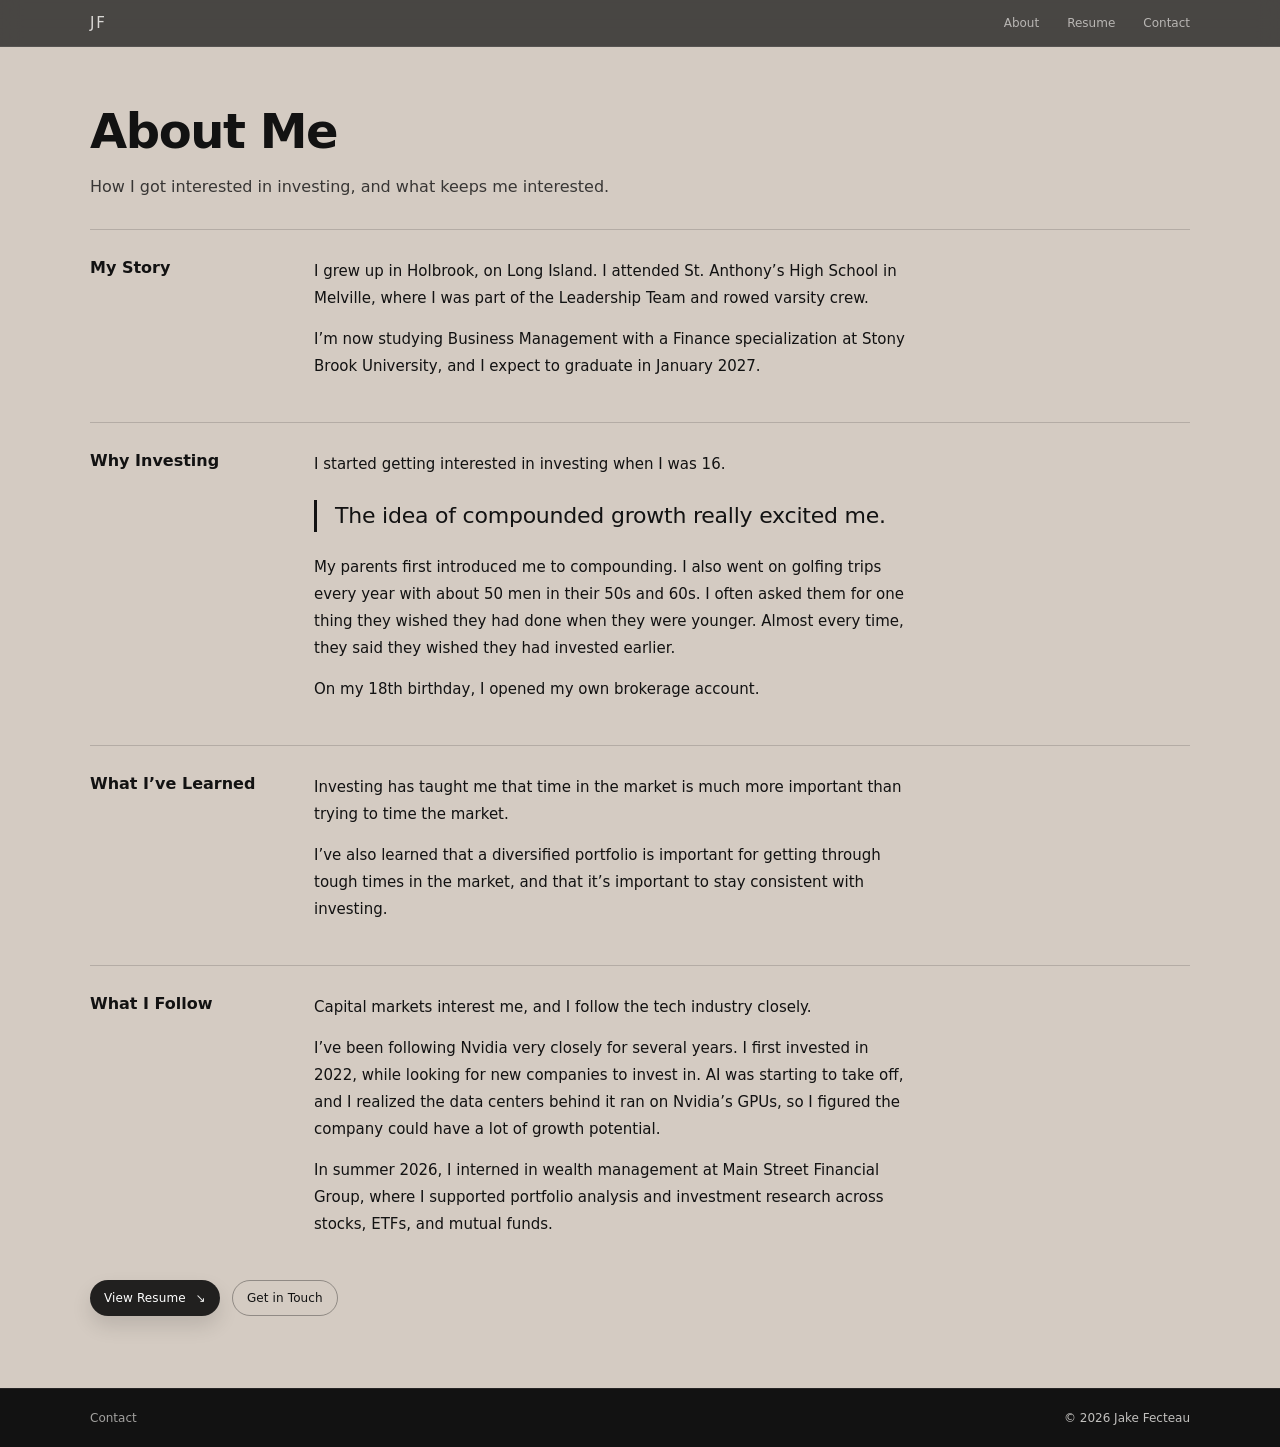
==== about/index.html @ c296fc40 "Add Nvidia to What I Follow Co-Authored-By: Claude Sonnet 5.5 <noreply@anthropic.com> Claude-Session" ====
<!doctype html>
<html lang="en">
<head>
  <meta charset="utf-8" />
  <meta name="viewport" content="width=device-width,initial-scale=1" />
  <title>About — Jake Fecteau</title>
  <meta name="description" content="Jake Fecteau on growing up in Holbrook, Long Island, and how he got into investing." />
  <link rel="stylesheet" href="/styles.css" />
</head>

<body class="case warm">

  <header class="site-header">
    <div class="wrap site-nav">
      <a href="/" class="site-logo">JF</a>

      <nav class="site-links">
        <a href="/about/">About</a>
        <a href="/resume/">Resume</a>
        <a href="/contact/">Contact</a>
      </nav>
    </div>
  </header>

  <main class="wrap resume">
    <h1>About Me</h1>
    <p class="resume-summary">How I got interested in investing, and what keeps me interested.</p>

    <section class="resume-section">
      <h2>My Story</h2>
      <div class="story">
        <p>I grew up in Holbrook, on Long Island. I attended St. Anthony’s High School in Melville, where I was part of the Leadership Team and rowed varsity crew.</p>
        <p>I’m now studying Business Management with a Finance specialization at Stony Brook University, and I expect to graduate in January 2027.</p>
      </div>
    </section>

    <section class="resume-section">
      <h2>Why Investing</h2>
      <div class="story">
        <p>I started getting interested in investing when I was 16.</p>
        <blockquote>The idea of compounded growth really excited me.</blockquote>
        <p>My parents first introduced me to compounding. I also went on golfing trips every year with about 50 men in their 50s and 60s. I often asked them for one thing they wished they had done when they were younger. Almost every time, they said they wished they had invested earlier.</p>
        <p>On my 18th birthday, I opened my own brokerage account.</p>
      </div>
    </section>

    <section class="resume-section">
      <h2>What I’ve Learned</h2>
      <div class="story">
        <p>Investing has taught me that time in the market is much more important than trying to time the market.</p>
        <p>I’ve also learned that a diversified portfolio is important for getting through tough times in the market, and that it’s important to stay consistent with investing.</p>
      </div>
    </section>

    <section class="resume-section">
      <h2>What I Follow</h2>
      <div class="story">
        <p>Capital markets interest me, and I follow the tech industry closely.</p>
        <p>I’ve been following Nvidia very closely for several years. I first invested in 2022, while looking for new companies to invest in. AI was starting to take off, and I realized the data centers behind it ran on Nvidia’s GPUs, so I figured the company could have a lot of growth potential.</p>
        <p>In summer 2026, I interned in wealth management at Main Street Financial Group, where I supported portfolio analysis and investment research across stocks, ETFs, and mutual funds.</p>
      </div>
    </section>

    <div class="hero-actions">
      <a class="pill" href="/resume/">View Resume<span class="arrow">↘</span></a>
      <a class="pill pill-outline" href="/contact/">Get in Touch</a>
    </div>
  </main>

  <footer class="case-footer">
    <div class="wrap case-foot">
      <a class="case-back" href="/contact/">Contact</a>
      <span class="case-credit">© <span id="y"></span> Jake Fecteau</span>
    </div>
  </footer>

  <script>
    document.getElementById('y').textContent = new Date().getFullYear();
  </script>

</body>
</html>
---- styles.css ----
:root{
  --bg-warm: #d4cbc2;
  --ink: #121212;
  --muted: rgba(18,18,18,.68);
  --dark: #121212;
  --dark-2: #0f0f0f;
  --light: #f3f1ee;
  --radius: 28px;
  --shadow: 0 18px 50px rgba(0,0,0,.18);
}

*{ box-sizing: border-box; }
html,body{ height:100%; }

body{
  margin:0;
  font-family: ui-sans-serif, system-ui, -apple-system, Segoe UI, Roboto, Arial, sans-serif;
  color: var(--ink);
  background: #fff;
  -webkit-font-smoothing: antialiased;
  text-rendering: optimizeLegibility;
}

img{
  width:100%;
  height:100%;
  display:block;
  object-fit: cover;
}

.wrap{
  width:min(1100px, 92vw);
  margin:0 auto;
}

/* ---------- GLOBAL HEADER ---------- */
.site-header{
  position: sticky;
  top: 0;
  z-index: 50;
  background: rgba(18,18,18,.72);
  backdrop-filter: blur(10px);
  border-bottom: 1px solid rgba(255,255,255,.08);
}

.site-nav{
  display: flex;
  align-items: center;
  justify-content: space-between;
  padding: 14px 0;
}

.site-logo{
  font-size: 15px;
  letter-spacing: .12em;
  text-decoration: none;
  color: var(--light);
  opacity: .85;
}

.site-links{
  display: flex;
  gap: 28px;
}

.site-links a{
  font-size: 12px;
  text-decoration: none;
  color: var(--light);
  opacity: .65;
  transition: opacity .15s ease;
}

.site-links a:hover{ opacity: 1; }

@media (max-width: 720px){
  .site-links{ gap: 18px; }
}

/* ---------- HERO ---------- */
.hero{
  background: var(--bg-warm);
  padding: 56px 0 64px;
}

.hero-grid{
  display:grid;
  grid-template-columns: 1.1fr 1fr 0.95fr;
  gap: 40px;
  align-items: start;
}

.hero-title{
  font-size: clamp(42px, 5vw, 64px);
  line-height: 0.98;
  margin: 0 0 18px;
  font-weight: 650;
  letter-spacing: -0.03em;
}

.hero-copy{ padding-top: 8px; }

.lead{
  margin: 0 0 28px;
  font-size: 16px;
  line-height: 1.7;
  color: rgba(18,18,18,.7);
  max-width: 32ch;
}

.sublead{
  margin: 0;
  font-size: 15px;
  line-height: 1.7;
  color: rgba(18,18,18,.65);
  max-width: 44ch;
  margin-top: 210px;
}

.tiny-bottom{
  margin-top: 180px;
  font-size: 12px;
  color: rgba(18,18,18,.8);
}

.dot{
  font-size: 10px;
  margin-left: 8px;
  opacity: .75;
}

.hero-right{
  display:flex;
  justify-content: flex-end;
}

.portrait-card{
  width: min(320px, 100%);
  aspect-ratio: 3/4;
  border-radius: var(--radius);
  overflow:hidden;
  box-shadow: var(--shadow);
  background: rgba(255,255,255,.15);
}

.home{ display:flex; flex-direction:column; min-height:100vh; }
.home .hero{ flex:1; }
.hero-role{ margin:0 0 22px; font-size:14px; color:var(--muted); }
.hero-actions{ display:flex; flex-wrap:wrap; gap:12px; }

/* ---------- BUTTONS ---------- */
.pill{
  display:inline-flex;
  align-items:center;
  gap: 10px;
  padding: 10px 14px;
  border-radius: 999px;
  background: rgba(18,18,18,.92);
  color: #fff;
  text-decoration:none;
  font-size: 12px;
  letter-spacing: .01em;
  width: fit-content;
  box-shadow: 0 10px 20px rgba(0,0,0,.12);
  transition: transform .15s ease, filter .15s ease, opacity .15s ease;
}

.pill:hover{ transform: translateY(-1px); }
.arrow{ opacity: .9; }

.pill-light{
  background: rgba(255,255,255,.12);
  color: var(--light);
  box-shadow: none;
  border: 1px solid rgba(255,255,255,.12);
}

.pill-outline{
  background: transparent;
  color: var(--ink);
  box-shadow: none;
  border: 1px solid rgba(18,18,18,.35);
}
.case .pill-light{ color: var(--light); }

/* ---------- RESUME + CONTACT ---------- */
body.case{ display:flex; flex-direction:column; min-height:100vh; height:auto; }
.resume{ flex:1; padding:56px 0 72px; }
.resume h1{ margin:0 0 14px; font-size:clamp(34px, 4vw, 48px); letter-spacing:-.03em; }
.resume-summary{ margin:0 0 28px; max-width:68ch; line-height:1.75; opacity:.8; }
.resume-contact{ margin:16px 0 32px; font-size:14px; opacity:.75; }
.resume-section{
  display:grid;
  grid-template-columns: 200px 1fr;
  gap:24px;
  padding:28px 0;
  border-top:1px solid rgba(255,255,255,.1);
}
.resume-section h2{ margin:0; font-size:16px; }
.entry + .entry{ margin-top:30px; }
.entry-head{ display:flex; flex-wrap:wrap; justify-content:space-between; align-items:baseline; gap:4px 16px; }
.entry h3{ margin:0; font-size:15px; }
.entry h3 span{ font-weight:400; opacity:.7; }
.entry p, .entry li{ font-size:14px; line-height:1.7; color:rgba(243,241,238,.75); }
.entry p{ margin:6px 0 0; }
.entry .entry-date{ margin:0; font-size:12px; }
.entry ul{ margin:8px 0 0; padding-left:18px; }
.chips{ display:flex; flex-wrap:wrap; gap:10px; margin:0; padding:0; list-style:none; }
.chips li{ padding:8px 13px; border-radius:999px; font-size:12px; background:rgba(255,255,255,.07); border:1px solid rgba(255,255,255,.1); }
/* warm theme, matching the home page */
body.warm{ background:var(--bg-warm); color:var(--ink); }
.warm .resume-section{ border-top-color:rgba(18,18,18,.16); }
.warm .entry p, .warm .entry li{ color:rgba(18,18,18,.76); }
.warm .chips li{ background:var(--light); border-color:rgba(18,18,18,.1); }
.case.warm a.pill{ color:#fff; }
.case.warm a.pill-outline{ color:var(--ink); }
.warm .site-header a{ color:var(--light); }

.story{ max-width:62ch; font-size:15px; line-height:1.8; }
.story p{ margin:0 0 14px; }
.story blockquote{ margin:22px 0; padding-left:18px; border-left:3px solid var(--ink); font-size:22px; line-height:1.45; letter-spacing:-.01em; }

.contact-detail{ margin-top:28px; font-size:14px; line-height:1.9; opacity:.75; }

/* ---------- COLLECTIONS (requires .wrap.collections-grid in HTML) ---------- */
.collections{
  background: var(--dark);
  color: var(--light);
  padding: 120px 0;
}

/* put this on: <div class="wrap collections-grid"> */
.collections-grid{
  display: grid;
  grid-template-columns: repeat(3, minmax(0, 1fr));
  gap: 80px;
  align-items: start;
}

.collection{ width: 100%; }

.collection .work-grid{
  display: grid;
  grid-template-columns: 1fr;
  gap: 0;
  align-items: start;
}

.collection .work-left{ max-width: 44ch; }

/* ---------- WORK TEXT STYLES (inside each collection) ---------- */
.work-title{
  font-size: 18px;
  font-weight: 500;
  margin: 0 0 18px;
  letter-spacing: -0.01em;
  opacity: .9;
}

.meta{
  font-size: 10px;
  letter-spacing: .08em;
  opacity: .65;
  margin-bottom: 16px;
}

.work-subtitle{
  font-size: 14px;
  margin: 0 0 10px;
  font-weight: 600;
}

.work-text{
  margin: 0 0 18px;
  font-size: 11px;
  line-height: 1.7;
  opacity: .72;
  max-width: 44ch;
}

.mini-shot-link{
  display: block;
  width: fit-content;
}

.mini-shot{
  margin-top: 26px;
  width: 210px;
  aspect-ratio: 4/3;
  border-radius: 18px;
  overflow:hidden;
  box-shadow: 0 18px 50px rgba(0,0,0,.45);
  opacity: .95;
  transition: transform .15s ease, filter .15s ease;
}

.mini-shot-link:hover .mini-shot{
  transform: translateY(-2px);
  filter: brightness(1.05);
}

/* ---------- CASE STUDY PAGES ---------- */
.case{
  background: var(--dark);
  color: var(--light);
}

.case a{ color: inherit; }

.case-top{
  padding: 26px 0 18px;
  position: sticky;
  top: 0;
  background: rgba(18,18,18,.72);
  backdrop-filter: blur(10px);
  border-bottom: 1px solid rgba(255,255,255,.08);
  z-index: 20;
}

.case-topbar{
  display: grid;
  grid-template-columns: 1fr 2fr 1fr;
  gap: 18px;
  align-items: center;
}

.case-back{
  text-decoration: none;
  font-size: 12px;
  opacity: .82;
}
.case-back:hover{ opacity: 1; }

.case-kicker{
  font-size: 10px;
  letter-spacing: .14em;
  opacity: .6;
  margin-bottom: 6px;
}

.case-title{
  margin: 0;
  font-size: 18px;
  font-weight: 600;
  letter-spacing: -0.01em;
}

.case-meta{
  text-align: right;
  font-size: 11px;
  opacity: .72;
  line-height: 1.5;
}

.case-intro{ padding: 44px 0 18px; }

.case-introgrid{
  display: grid;
  grid-template-columns: 1fr 1.2fr;
  gap: 34px;
  align-items: start;
}

.case-lead{
  margin: 0 0 12px;
  font-size: 16px;
  line-height: 1.7;
  max-width: 54ch;
  opacity: .9;
}

.case-sub{
  margin: 0;
  font-size: 15px;
  line-height: 1.8;
  max-width: 62ch;
  opacity: .68;
}

.case-hero{
  margin: 0;
  border-radius: 22px;
  overflow: hidden;
  box-shadow: 0 18px 60px rgba(0,0,0,.55);
  background: var(--dark-2);
  aspect-ratio: 16 / 10;
}

.case-gallery{ padding: 28px 0 90px; }

.gallery-head{
  display: flex;
  justify-content: space-between;
  align-items: baseline;
  gap: 18px;
  margin-bottom: 18px;
  border-top: 1px solid rgba(255,255,255,.08);
  padding-top: 18px;
}

.gallery-title{
  margin: 0;
  font-size: 16px;
  font-weight: 600;
  opacity: .9;
}

.gallery-note{
  margin: 0;
  font-size: 15px;
  opacity: .55;
}

/* Gallery grid */
.grid{
  display: grid;
  grid-template-columns: repeat(3, 1fr);
  gap: 22px;
}

.tile{
  display: block;
  border-radius: 18px;
  overflow: hidden;
  background: var(--dark-2);
  box-shadow: 0 18px 50px rgba(0,0,0,.45);
  aspect-ratio: 4 / 3;
  outline: 1px solid rgba(255,255,255,.06);
  transition: transform .18s ease, outline-color .18s ease, filter .18s ease;
}

.tile img{
  width: 100%;
  height: 100%;
  object-fit: cover;
  transform: scale(1.01);
}

.tile:hover{
  transform: translateY(-2px);
  outline-color: rgba(255,255,255,.14);
  filter: brightness(1.03);
}

/* ---------- FOOTER (same everywhere) ---------- */
.case-footer{
  background: var(--dark);
  color: var(--light);
  border-top: 1px solid rgba(255,255,255,.08);
  padding: 22px 0;
}

.case-footer a{
  color: inherit;
  text-decoration: none;
  opacity: .82;
}
.case-footer a:hover{ opacity: 1; }

.case-foot{
  display: flex;
  justify-content: space-between;
  align-items: center;
  gap: 14px;
  font-size: 12px;
  opacity: .78;
}

/* ---------- IMAGE VIEWER ---------- */
.viewer{
  min-height: calc(100vh - 120px);
  display: grid;
  grid-template-columns: 56px 1fr 56px;
  align-items: center;
  gap: 18px;
  padding: 26px 0 40px;
}

.viewer-frame{
  margin: 0;
  border-radius: 22px;
  overflow: hidden;
  background: #0f0f0f;
  box-shadow: 0 18px 70px rgba(0,0,0,.6);
  outline: 1px solid rgba(255,255,255,.08);
  position: relative;
  cursor: zoom-in;
}

.viewer-frame img{
  width: 100%;
  height: auto;
  object-fit: contain;
  transform-origin: center center;
  transition: transform .18s ease;
  will-change: transform;
}

.nav-btn{
  height: 48px;
  width: 48px;
  border-radius: 999px;
  border: 1px solid rgba(255,255,255,.14);
  background: rgba(255,255,255,.08);
  color: var(--light);
  cursor: pointer;
  opacity: .85;
  transition: transform .15s ease, opacity .15s ease, background .15s ease;
}

.nav-btn:hover{
  transform: translateY(-1px);
  opacity: 1;
  background: rgba(255,255,255,.12);
}

.viewer-foot{
  display:flex;
  justify-content: center;
  gap: 12px;
  padding: 0 0 36px;
}

/* viewer should own touch gestures */
.viewer-frame{
  touch-action: pan-x;          /* allow horizontal swipes, block double-tap/pinch zoom */
  -webkit-user-select: none;
  user-select: none;
}

/* zoom state */
.viewer-frame.is-zoomed{ cursor: grab; }
.viewer-frame.is-zoomed:active{ cursor: grabbing; }
.viewer-frame.is-zoomed img{ transform: scale(2); }

/* ---------- RESPONSIVE ---------- */
@media (max-width: 980px){
  .hero-grid{
    grid-template-columns: 1fr;
    gap: 26px;
  }
  .hero-right{ justify-content: flex-start; }
  .resume-section{ grid-template-columns: 1fr; gap:16px; }
  .sublead{ margin-top: 18px; }
  .tiny-bottom{ margin-top: 22px; }

  .collections{ padding: 80px 0; }
  .collections-grid{
    grid-template-columns: 1fr;
    gap: 56px;
  }

  .case-topbar{
    grid-template-columns: 1fr;
    text-align: left;
  }
  .case-meta{ text-align: left; }

  .case-introgrid{
    grid-template-columns: 1fr;
  }

  .grid{
    grid-template-columns: 1fr;
    gap: 18px;
  }

  .tile{ aspect-ratio: 16 / 10; }

  .viewer{
    grid-template-columns: 1fr;
    padding: 18px 0 24px;
  }
  .nav-btn{ display:none; }
  .viewer-foot{ padding-bottom: 26px; }
}

@media (max-width: 980px){
  .collections{
    grid-template-columns: 1fr;
    justify-items: center;   /* ⬅️ centers each collection */
  }

  .collection{
    max-width: 520px;        /* keeps a readable column width */
    width: 100%;
  }

  .collections .work-left{
    margin: 0 auto;          /* centers inner content */
  }
}
@media (max-width: 980px){
  .mini-shot-link{
    margin-left: auto;
    margin-right: auto;
  }
}
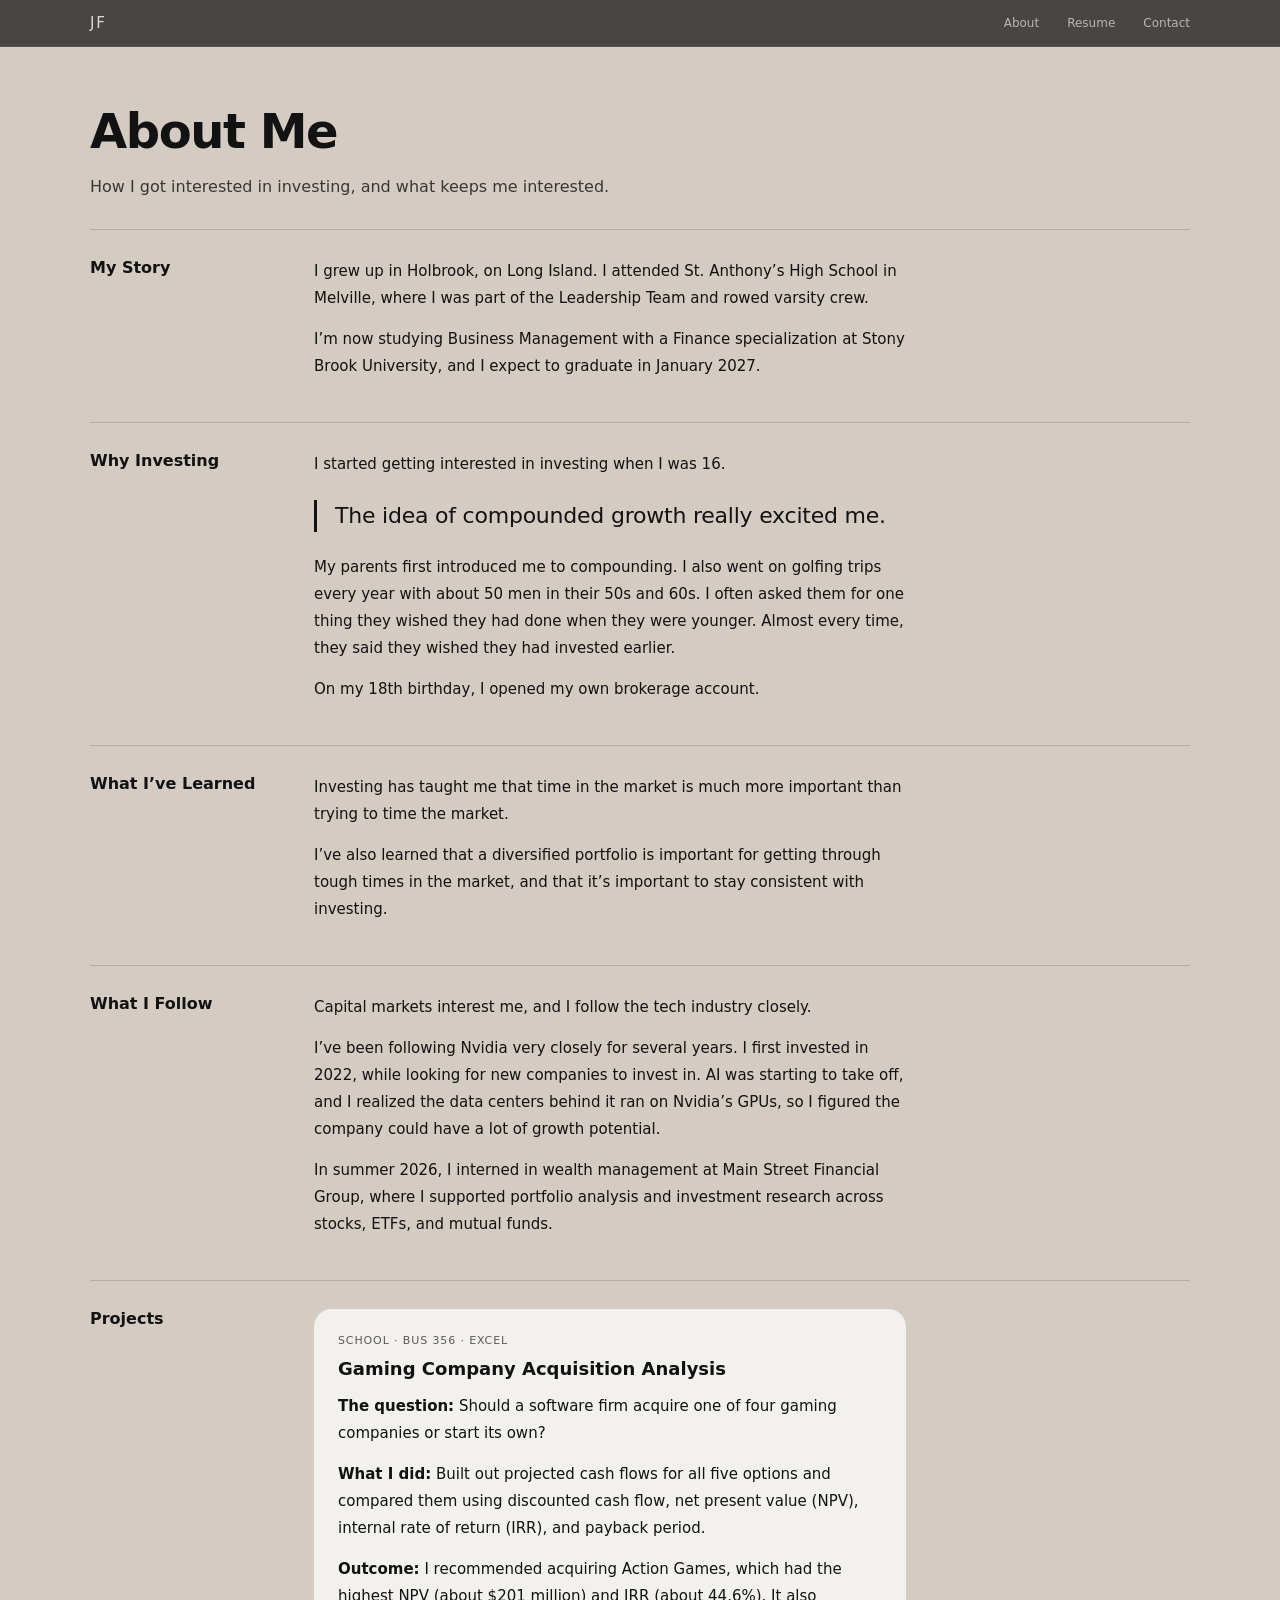
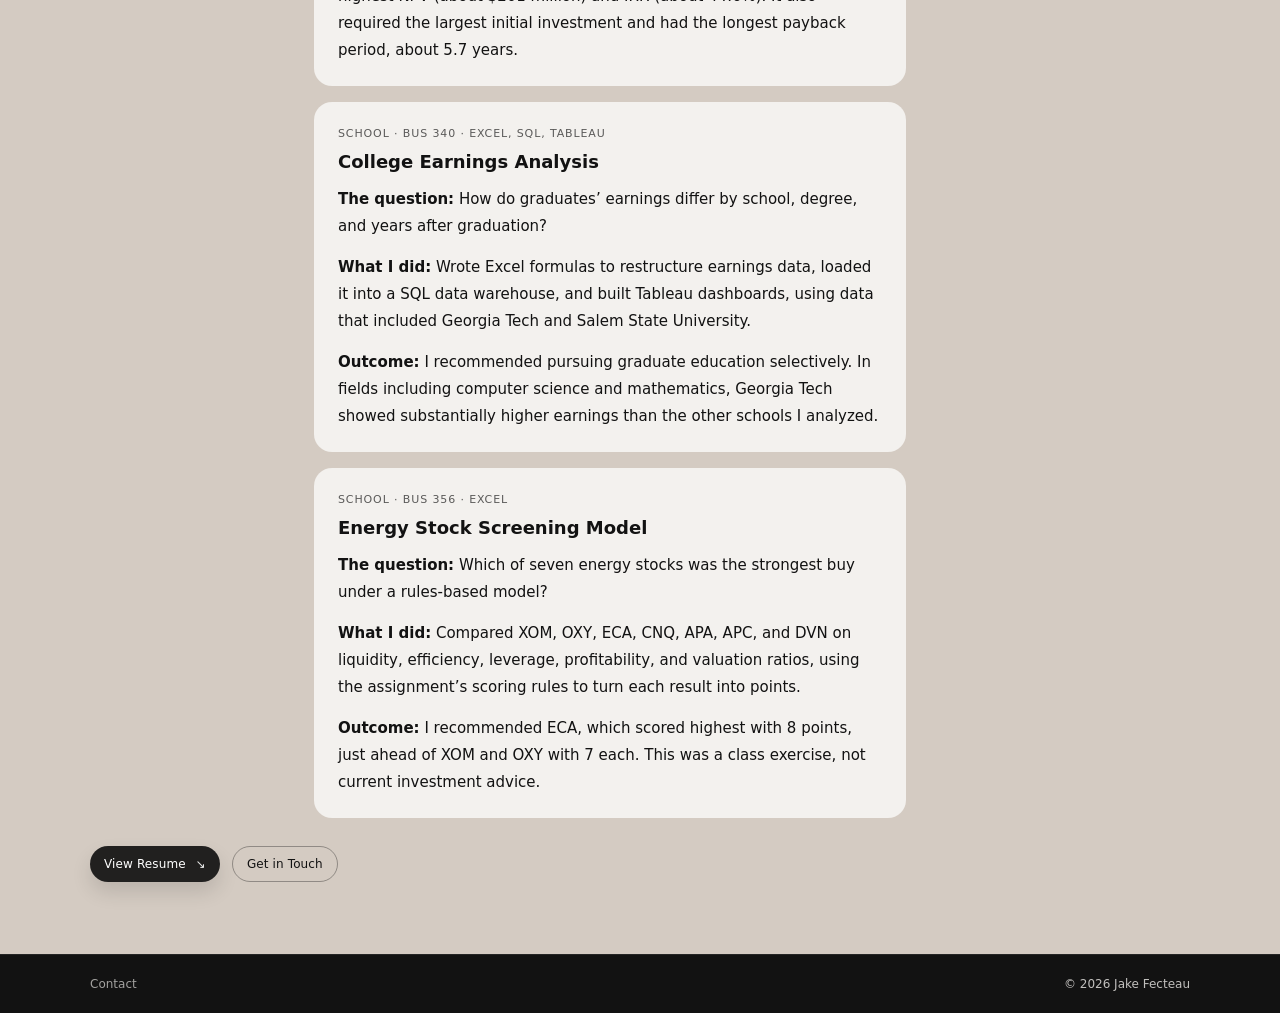
==== commit 16890eaa: "Add Projects section to About page Co-Authored-By: Claude Sonnet 5.5 <noreply@anthropic.com> Claude-" ====
--- a/about/index.html
+++ b/about/index.html
@@ -61,6 +61,33 @@
       </div>
     </section>
 
+    <section class="resume-section" id="projects">
+      <h2>Projects</h2>
+      <div class="story">
+        <article class="project">
+          <p class="project-tag">School · BUS 356 · Excel</p>
+          <h3>Gaming Company Acquisition Analysis</h3>
+          <p><strong>The question:</strong> Should a software firm acquire one of four gaming companies or start its own?</p>
+          <p><strong>What I did:</strong> Built out projected cash flows for all five options and compared them using discounted cash flow, net present value (NPV), internal rate of return (IRR), and payback period.</p>
+          <p><strong>Outcome:</strong> I recommended acquiring Action Games, which had the highest NPV (about $201 million) and IRR (about 44.6%). It also required the largest initial investment and had the longest payback period, about 5.7 years.</p>
+        </article>
+        <article class="project">
+          <p class="project-tag">School · BUS 340 · Excel, SQL, Tableau</p>
+          <h3>College Earnings Analysis</h3>
+          <p><strong>The question:</strong> How do graduates’ earnings differ by school, degree, and years after graduation?</p>
+          <p><strong>What I did:</strong> Wrote Excel formulas to restructure earnings data, loaded it into a SQL data warehouse, and built Tableau dashboards, using data that included Georgia Tech and Salem State University.</p>
+          <p><strong>Outcome:</strong> I recommended pursuing graduate education selectively. In fields including computer science and mathematics, Georgia Tech showed substantially higher earnings than the other schools I analyzed.</p>
+        </article>
+        <article class="project">
+          <p class="project-tag">School · BUS 356 · Excel</p>
+          <h3>Energy Stock Screening Model</h3>
+          <p><strong>The question:</strong> Which of seven energy stocks was the strongest buy under a rules-based model?</p>
+          <p><strong>What I did:</strong> Compared XOM, OXY, ECA, CNQ, APA, APC, and DVN on liquidity, efficiency, leverage, profitability, and valuation ratios, using the assignment’s scoring rules to turn each result into points.</p>
+          <p><strong>Outcome:</strong> I recommended ECA, which scored highest with 8 points, just ahead of XOM and OXY with 7 each. This was a class exercise, not current investment advice.</p>
+        </article>
+      </div>
+    </section>
+
     <div class="hero-actions">
       <a class="pill" href="/resume/">View Resume<span class="arrow">↘</span></a>
       <a class="pill pill-outline" href="/contact/">Get in Touch</a>
--- a/styles.css
+++ b/styles.css
@@ -220,6 +220,12 @@
 .story p{ margin:0 0 14px; }
 .story blockquote{ margin:22px 0; padding-left:18px; border-left:3px solid var(--ink); font-size:22px; line-height:1.45; letter-spacing:-.01em; }
 
+.project{ padding:22px 24px; border-radius:18px; background:var(--light); }
+.project + .project{ margin-top:16px; }
+.project h3{ margin:0 0 12px; font-size:18px; line-height:1.35; }
+.story .project-tag{ margin:0 0 6px; font-size:11px; letter-spacing:.08em; text-transform:uppercase; color:var(--muted); }
+.story .project p:last-child{ margin-bottom:0; }
+
 .contact-detail{ margin-top:28px; font-size:14px; line-height:1.9; opacity:.75; }
 
 /* ---------- COLLECTIONS (requires .wrap.collections-grid in HTML) ---------- */
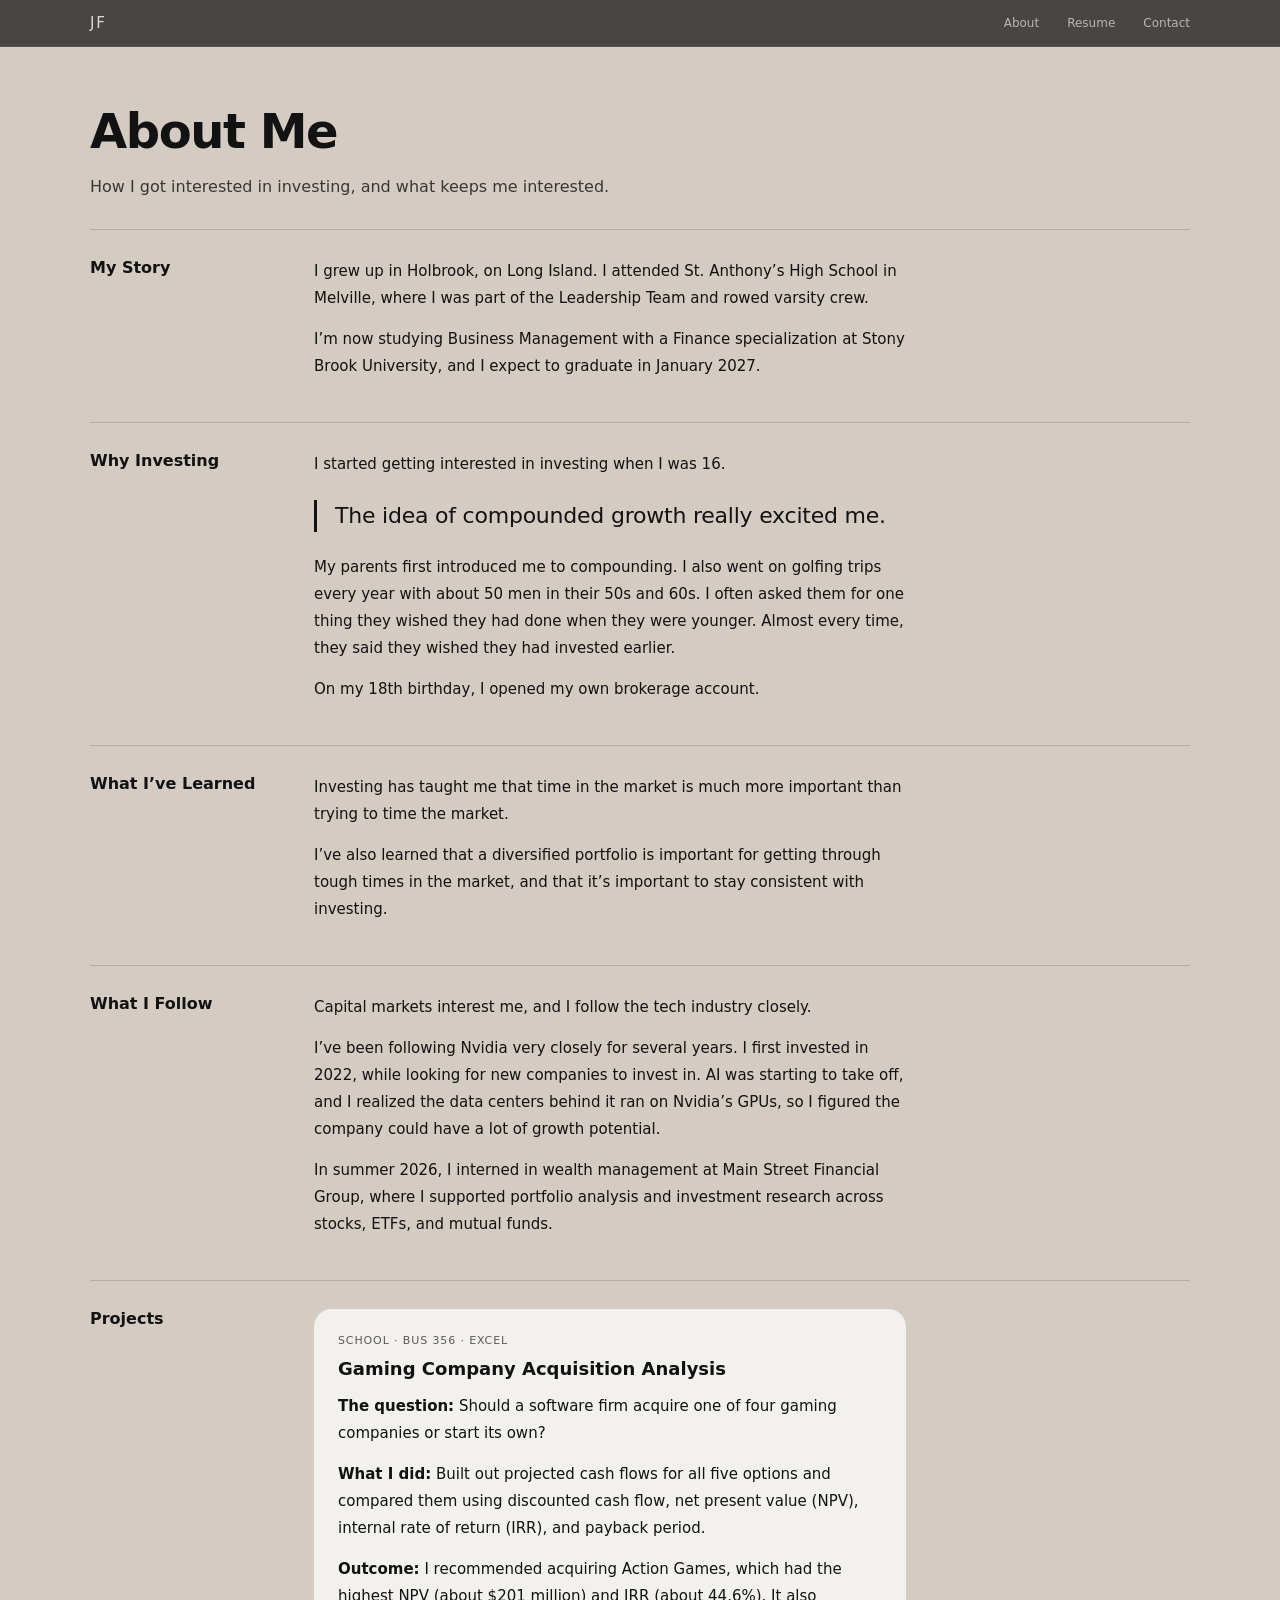
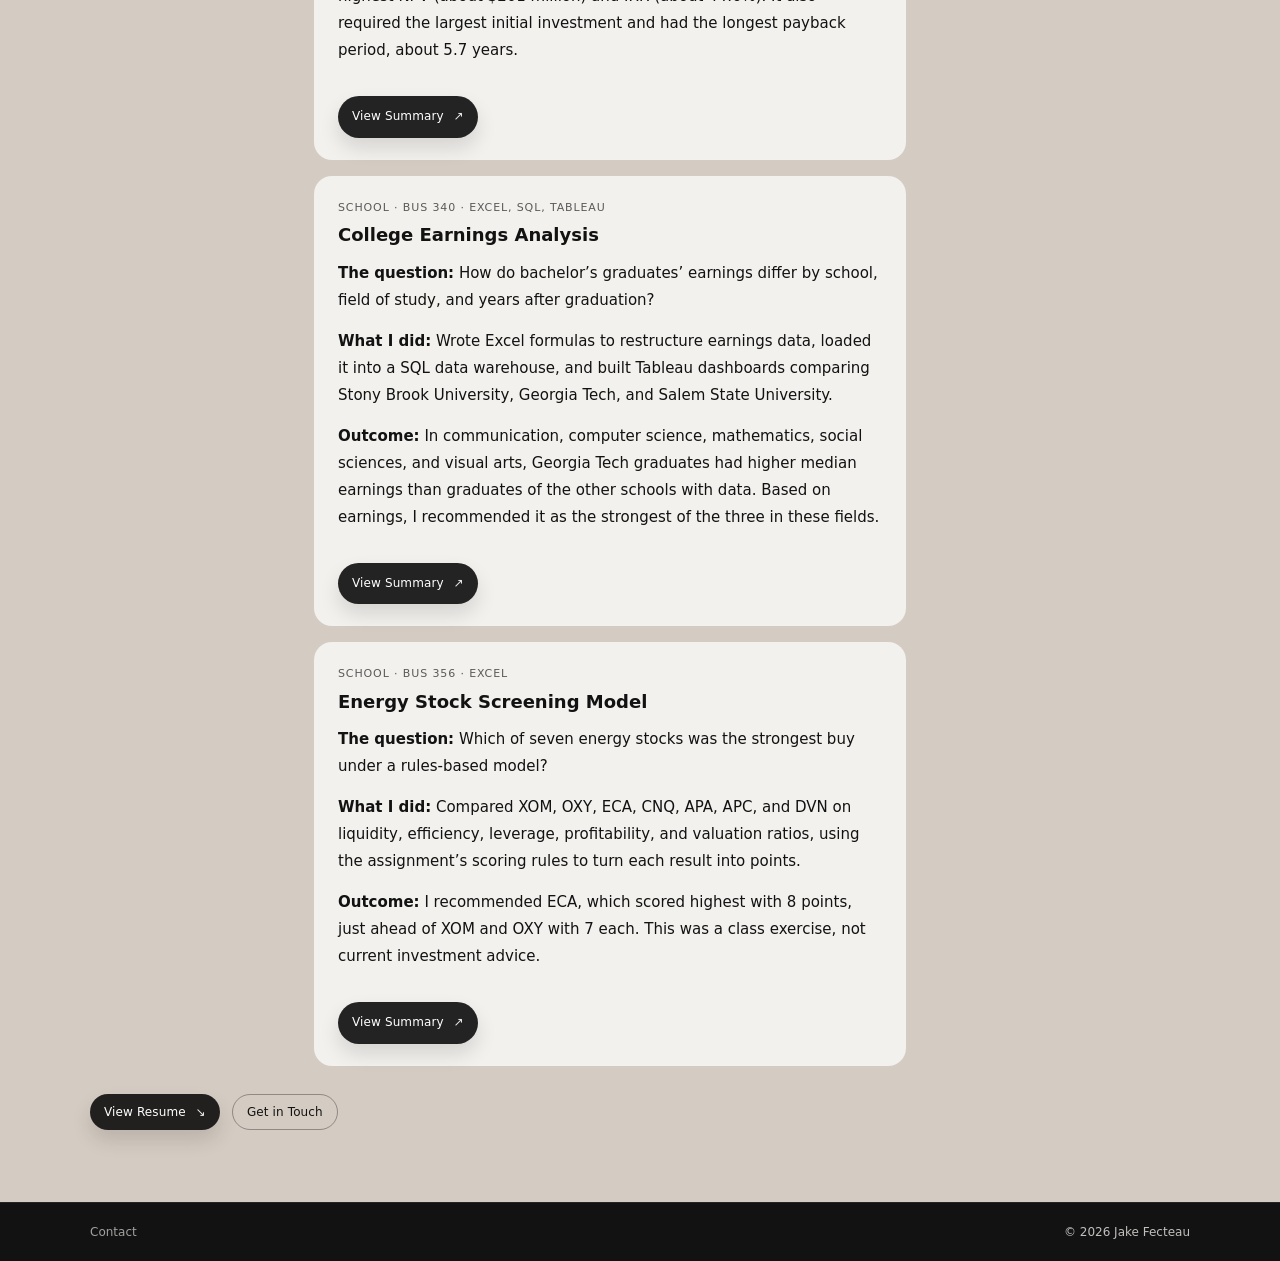
==== commit 4b50b99e: "Add project summary PDFs and View Summary buttons Co-Authored-By: Claude Sonnet 5.5 <noreply@anthrop" ====
--- a/about/index.html
+++ b/about/index.html
@@ -70,13 +70,15 @@
           <p><strong>The question:</strong> Should a software firm acquire one of four gaming companies or start its own?</p>
           <p><strong>What I did:</strong> Built out projected cash flows for all five options and compared them using discounted cash flow, net present value (NPV), internal rate of return (IRR), and payback period.</p>
           <p><strong>Outcome:</strong> I recommended acquiring Action Games, which had the highest NPV (about $201 million) and IRR (about 44.6%). It also required the largest initial investment and had the longest payback period, about 5.7 years.</p>
+          <a class="pill" href="/projects/gaming-acquisition.pdf" target="_blank" rel="noopener" aria-label="View summary of the gaming acquisition project (PDF)">View Summary<span class="arrow">↗</span></a>
         </article>
         <article class="project">
           <p class="project-tag">School · BUS 340 · Excel, SQL, Tableau</p>
           <h3>College Earnings Analysis</h3>
-          <p><strong>The question:</strong> How do graduates’ earnings differ by school, degree, and years after graduation?</p>
-          <p><strong>What I did:</strong> Wrote Excel formulas to restructure earnings data, loaded it into a SQL data warehouse, and built Tableau dashboards, using data that included Georgia Tech and Salem State University.</p>
-          <p><strong>Outcome:</strong> I recommended pursuing graduate education selectively. In fields including computer science and mathematics, Georgia Tech showed substantially higher earnings than the other schools I analyzed.</p>
+          <p><strong>The question:</strong> How do bachelor’s graduates’ earnings differ by school, field of study, and years after graduation?</p>
+          <p><strong>What I did:</strong> Wrote Excel formulas to restructure earnings data, loaded it into a SQL data warehouse, and built Tableau dashboards comparing Stony Brook University, Georgia Tech, and Salem State University.</p>
+          <p><strong>Outcome:</strong> In communication, computer science, mathematics, social sciences, and visual arts, Georgia Tech graduates had higher median earnings than graduates of the other schools with data. Based on earnings, I recommended it as the strongest of the three in these fields.</p>
+          <a class="pill" href="/projects/college-earnings.pdf" target="_blank" rel="noopener" aria-label="View summary of the college earnings project (PDF)">View Summary<span class="arrow">↗</span></a>
         </article>
         <article class="project">
           <p class="project-tag">School · BUS 356 · Excel</p>
@@ -84,6 +86,7 @@
           <p><strong>The question:</strong> Which of seven energy stocks was the strongest buy under a rules-based model?</p>
           <p><strong>What I did:</strong> Compared XOM, OXY, ECA, CNQ, APA, APC, and DVN on liquidity, efficiency, leverage, profitability, and valuation ratios, using the assignment’s scoring rules to turn each result into points.</p>
           <p><strong>Outcome:</strong> I recommended ECA, which scored highest with 8 points, just ahead of XOM and OXY with 7 each. This was a class exercise, not current investment advice.</p>
+          <a class="pill" href="/projects/energy-stocks.pdf" target="_blank" rel="noopener" aria-label="View summary of the energy stock project (PDF)">View Summary<span class="arrow">↗</span></a>
         </article>
       </div>
     </section>
--- a/styles.css
+++ b/styles.css
@@ -226,6 +226,8 @@
 .story .project-tag{ margin:0 0 6px; font-size:11px; letter-spacing:.08em; text-transform:uppercase; color:var(--muted); }
 .story .project p:last-child{ margin-bottom:0; }
 
+.project .pill{ margin-top:18px; }
+
 .contact-detail{ margin-top:28px; font-size:14px; line-height:1.9; opacity:.75; }
 
 /* ---------- COLLECTIONS (requires .wrap.collections-grid in HTML) ---------- */
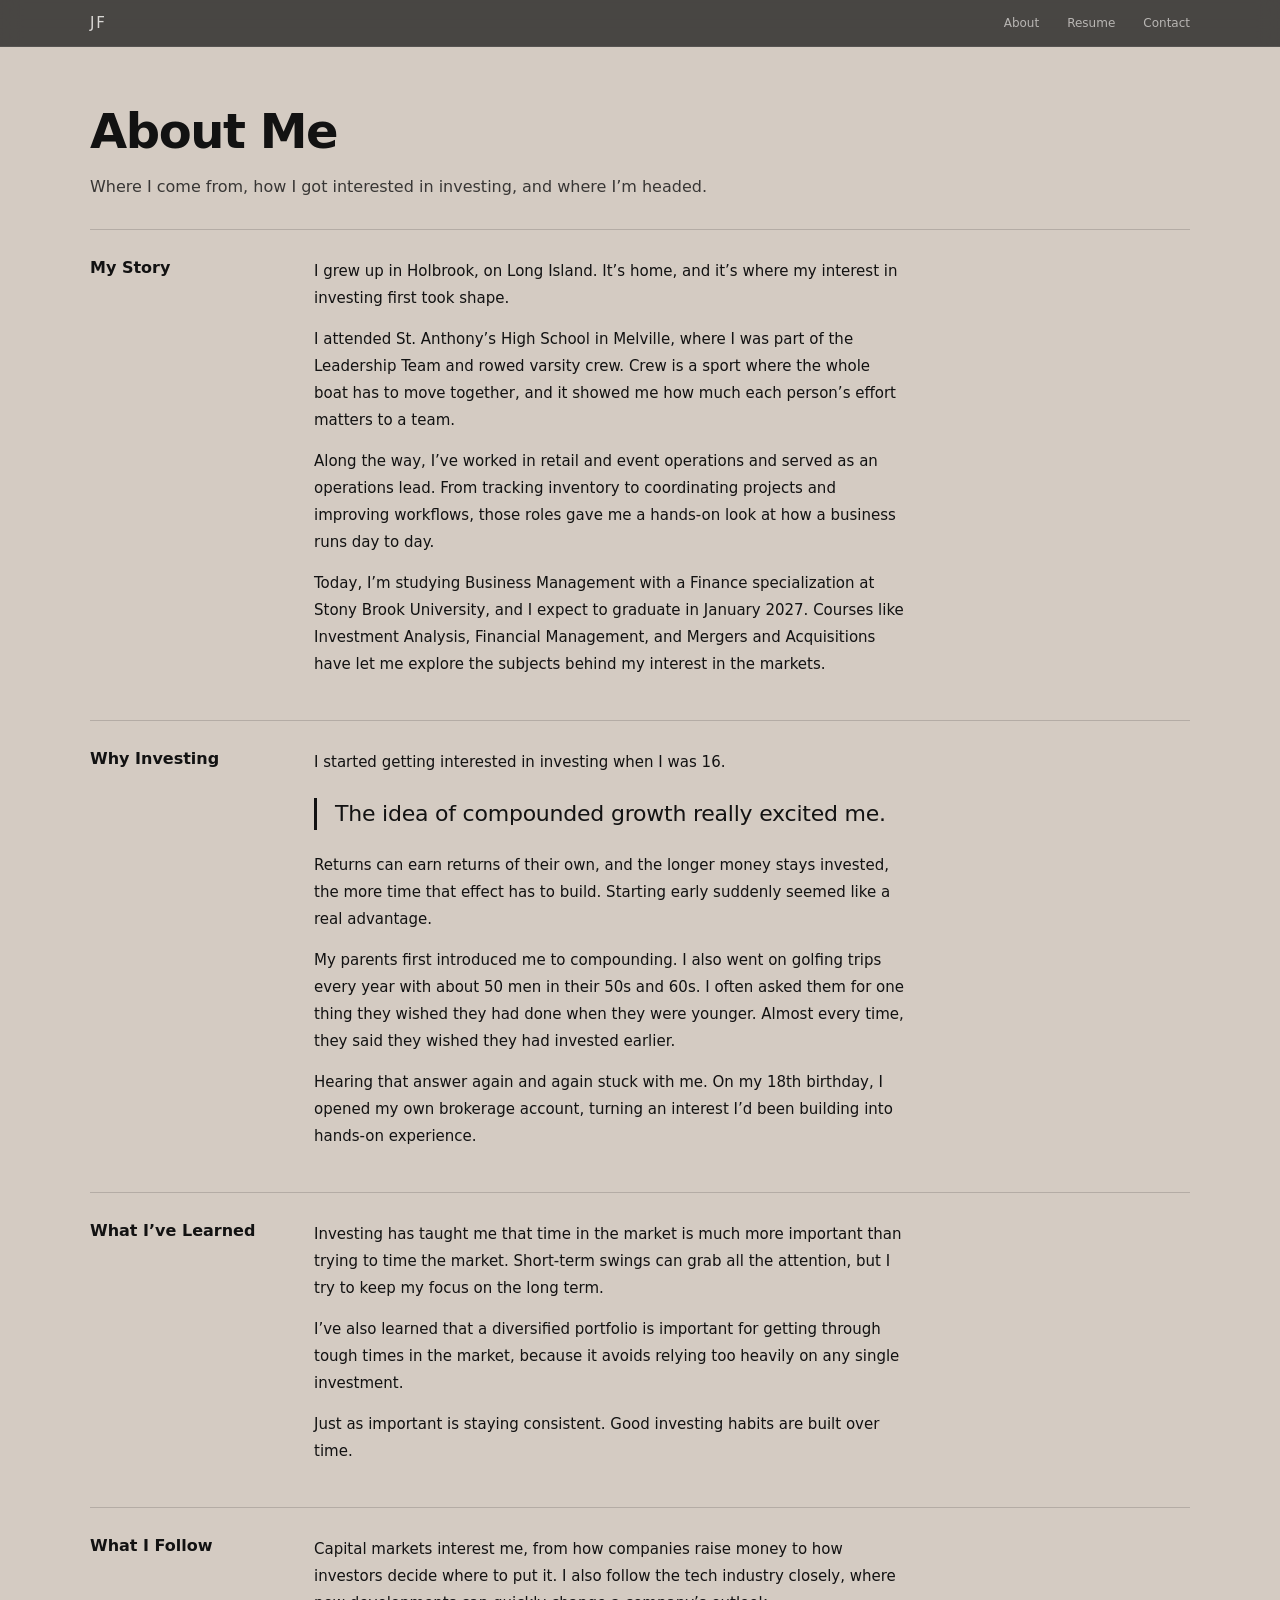
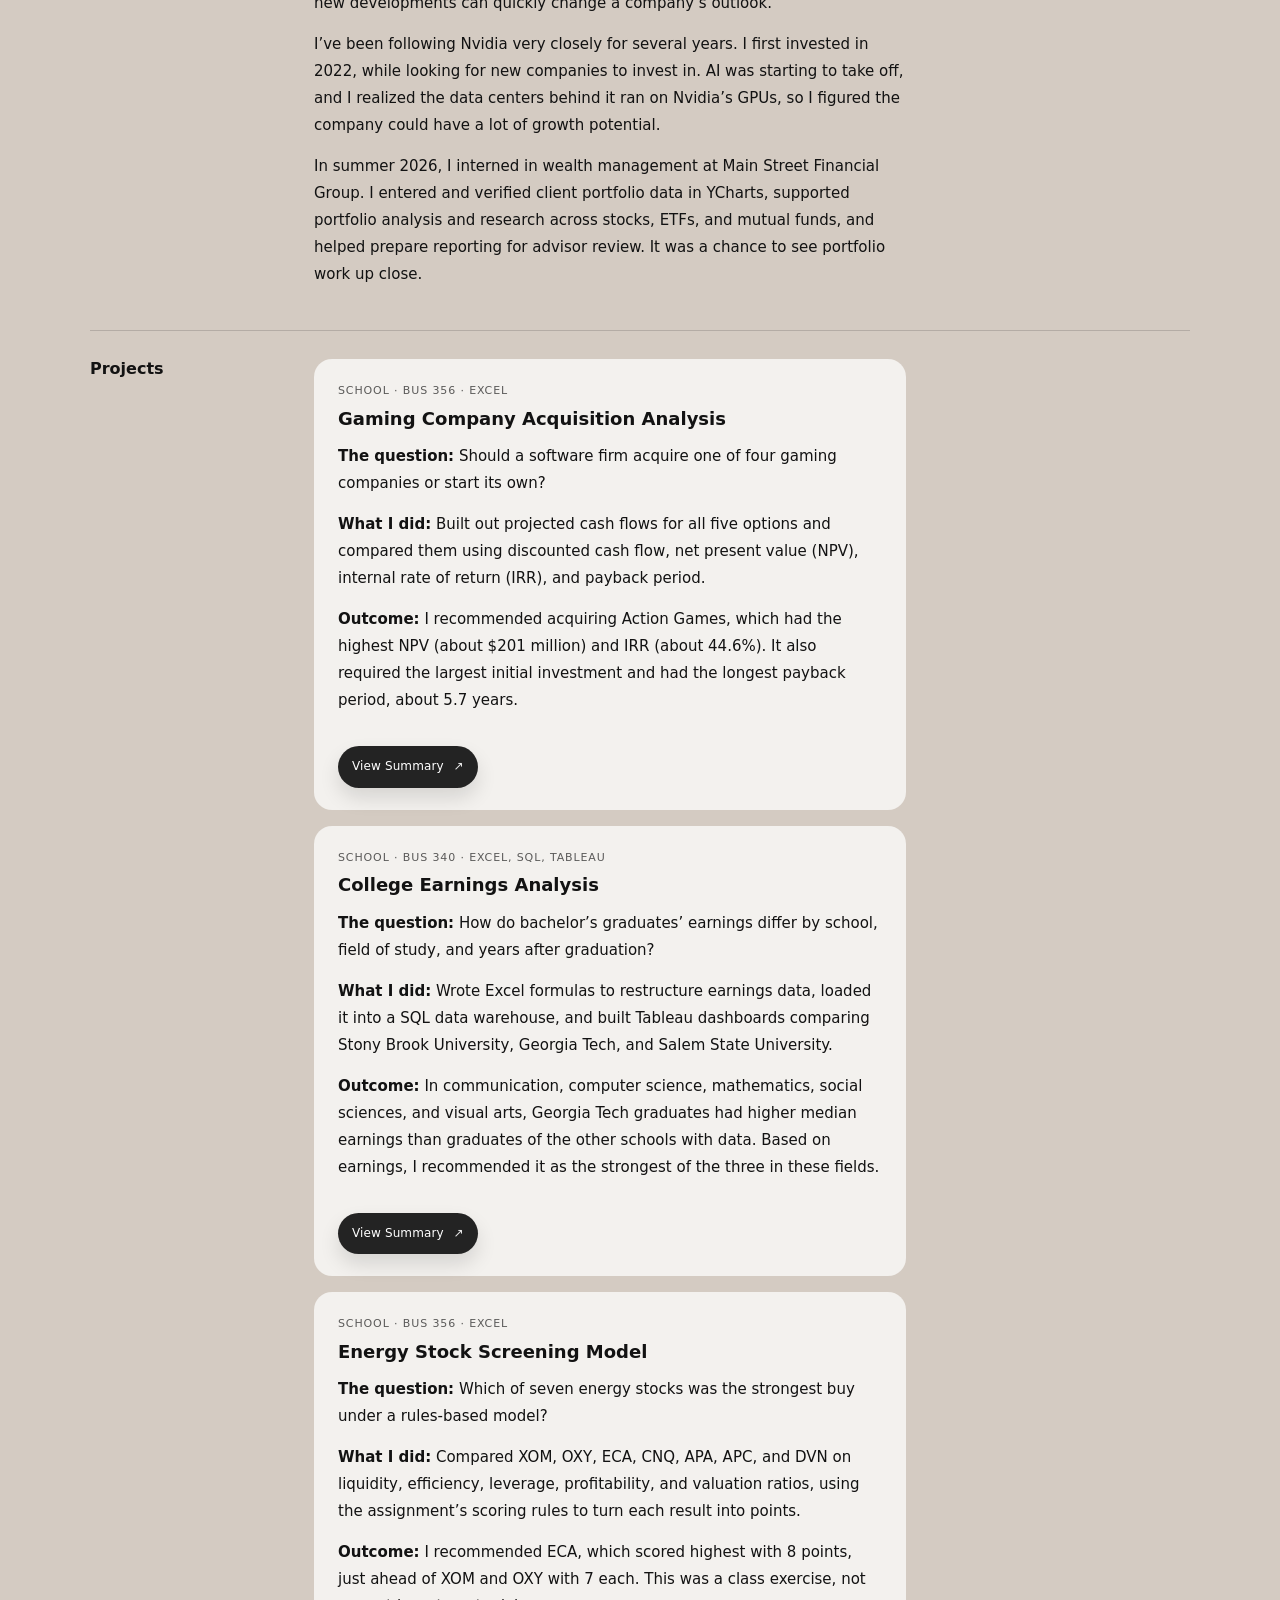
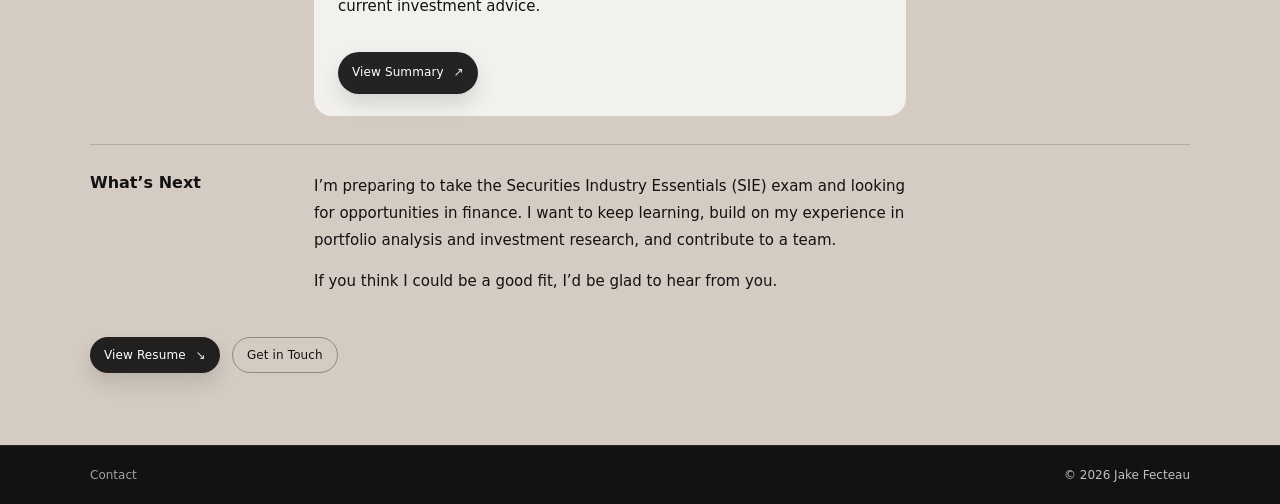
==== commit 916c55bb: "Expand the About page Co-Authored-By: Claude Sonnet 5.5 <noreply@anthropic.com> Claude-Session: http" ====
--- a/about/index.html
+++ b/about/index.html
@@ -5,6 +5,10 @@
   <meta name="viewport" content="width=device-width,initial-scale=1" />
   <title>About — Jake Fecteau</title>
   <meta name="description" content="Jake Fecteau on growing up in Holbrook, Long Island, and how he got into investing." />
+  <meta property="og:type" content="website" />
+  <meta property="og:title" content="About — Jake Fecteau" />
+  <meta property="og:description" content="Jake Fecteau on growing up in Holbrook, Long Island, and how he got into investing." />
+  <link rel="icon" href="/favicon.svg" type="image/svg+xml" />
   <link rel="stylesheet" href="/styles.css" />
 </head>
 
@@ -24,13 +28,15 @@
 
   <main class="wrap resume">
     <h1>About Me</h1>
-    <p class="resume-summary">How I got interested in investing, and what keeps me interested.</p>
+    <p class="resume-summary">Where I come from, how I got interested in investing, and where I’m headed.</p>
 
     <section class="resume-section">
       <h2>My Story</h2>
       <div class="story">
-        <p>I grew up in Holbrook, on Long Island. I attended St. Anthony’s High School in Melville, where I was part of the Leadership Team and rowed varsity crew.</p>
-        <p>I’m now studying Business Management with a Finance specialization at Stony Brook University, and I expect to graduate in January 2027.</p>
+        <p>I grew up in Holbrook, on Long Island. It’s home, and it’s where my interest in investing first took shape.</p>
+        <p>I attended St. Anthony’s High School in Melville, where I was part of the Leadership Team and rowed varsity crew. Crew is a sport where the whole boat has to move together, and it showed me how much each person’s effort matters to a team.</p>
+        <p>Along the way, I’ve worked in retail and event operations and served as an operations lead. From tracking inventory to coordinating projects and improving workflows, those roles gave me a hands-on look at how a business runs day to day.</p>
+        <p>Today, I’m studying Business Management with a Finance specialization at Stony Brook University, and I expect to graduate in January 2027. Courses like Investment Analysis, Financial Management, and Mergers and Acquisitions have let me explore the subjects behind my interest in the markets.</p>
       </div>
     </section>
 
@@ -39,25 +45,27 @@
       <div class="story">
         <p>I started getting interested in investing when I was 16.</p>
         <blockquote>The idea of compounded growth really excited me.</blockquote>
+        <p>Returns can earn returns of their own, and the longer money stays invested, the more time that effect has to build. Starting early suddenly seemed like a real advantage.</p>
         <p>My parents first introduced me to compounding. I also went on golfing trips every year with about 50 men in their 50s and 60s. I often asked them for one thing they wished they had done when they were younger. Almost every time, they said they wished they had invested earlier.</p>
-        <p>On my 18th birthday, I opened my own brokerage account.</p>
+        <p>Hearing that answer again and again stuck with me. On my 18th birthday, I opened my own brokerage account, turning an interest I’d been building into hands-on experience.</p>
       </div>
     </section>
 
     <section class="resume-section">
       <h2>What I’ve Learned</h2>
       <div class="story">
-        <p>Investing has taught me that time in the market is much more important than trying to time the market.</p>
-        <p>I’ve also learned that a diversified portfolio is important for getting through tough times in the market, and that it’s important to stay consistent with investing.</p>
+        <p>Investing has taught me that time in the market is much more important than trying to time the market. Short-term swings can grab all the attention, but I try to keep my focus on the long term.</p>
+        <p>I’ve also learned that a diversified portfolio is important for getting through tough times in the market, because it avoids relying too heavily on any single investment.</p>
+        <p>Just as important is staying consistent. Good investing habits are built over time.</p>
       </div>
     </section>
 
     <section class="resume-section">
       <h2>What I Follow</h2>
       <div class="story">
-        <p>Capital markets interest me, and I follow the tech industry closely.</p>
+        <p>Capital markets interest me, from how companies raise money to how investors decide where to put it. I also follow the tech industry closely, where new developments can quickly change a company’s outlook.</p>
         <p>I’ve been following Nvidia very closely for several years. I first invested in 2022, while looking for new companies to invest in. AI was starting to take off, and I realized the data centers behind it ran on Nvidia’s GPUs, so I figured the company could have a lot of growth potential.</p>
-        <p>In summer 2026, I interned in wealth management at Main Street Financial Group, where I supported portfolio analysis and investment research across stocks, ETFs, and mutual funds.</p>
+        <p>In summer 2026, I interned in wealth management at Main Street Financial Group. I entered and verified client portfolio data in YCharts, supported portfolio analysis and research across stocks, ETFs, and mutual funds, and helped prepare reporting for advisor review. It was a chance to see portfolio work up close.</p>
       </div>
     </section>
 
@@ -91,6 +99,14 @@
       </div>
     </section>
 
+    <section class="resume-section">
+      <h2>What’s Next</h2>
+      <div class="story">
+        <p>I’m preparing to take the Securities Industry Essentials (SIE) exam and looking for opportunities in finance. I want to keep learning, build on my experience in portfolio analysis and investment research, and contribute to a team.</p>
+        <p>If you think I could be a good fit, I’d be glad to hear from you.</p>
+      </div>
+    </section>
+
     <div class="hero-actions">
       <a class="pill" href="/resume/">View Resume<span class="arrow">↘</span></a>
       <a class="pill pill-outline" href="/contact/">Get in Touch</a>
--- a/styles.css
+++ b/styles.css
@@ -228,6 +228,12 @@
 
 .project .pill{ margin-top:18px; }
 
+.chip-title{ margin:0 0 10px; font-size:13px; }
+.chips + .chip-title{ margin-top:20px; }
+.entry .cert-note{ margin:0; }
+.entry ul.certs{ columns:2 260px; column-gap:36px; }
+.certs li{ break-inside:avoid; }
+
 .contact-detail{ margin-top:28px; font-size:14px; line-height:1.9; opacity:.75; }
 
 /* ---------- COLLECTIONS (requires .wrap.collections-grid in HTML) ---------- */
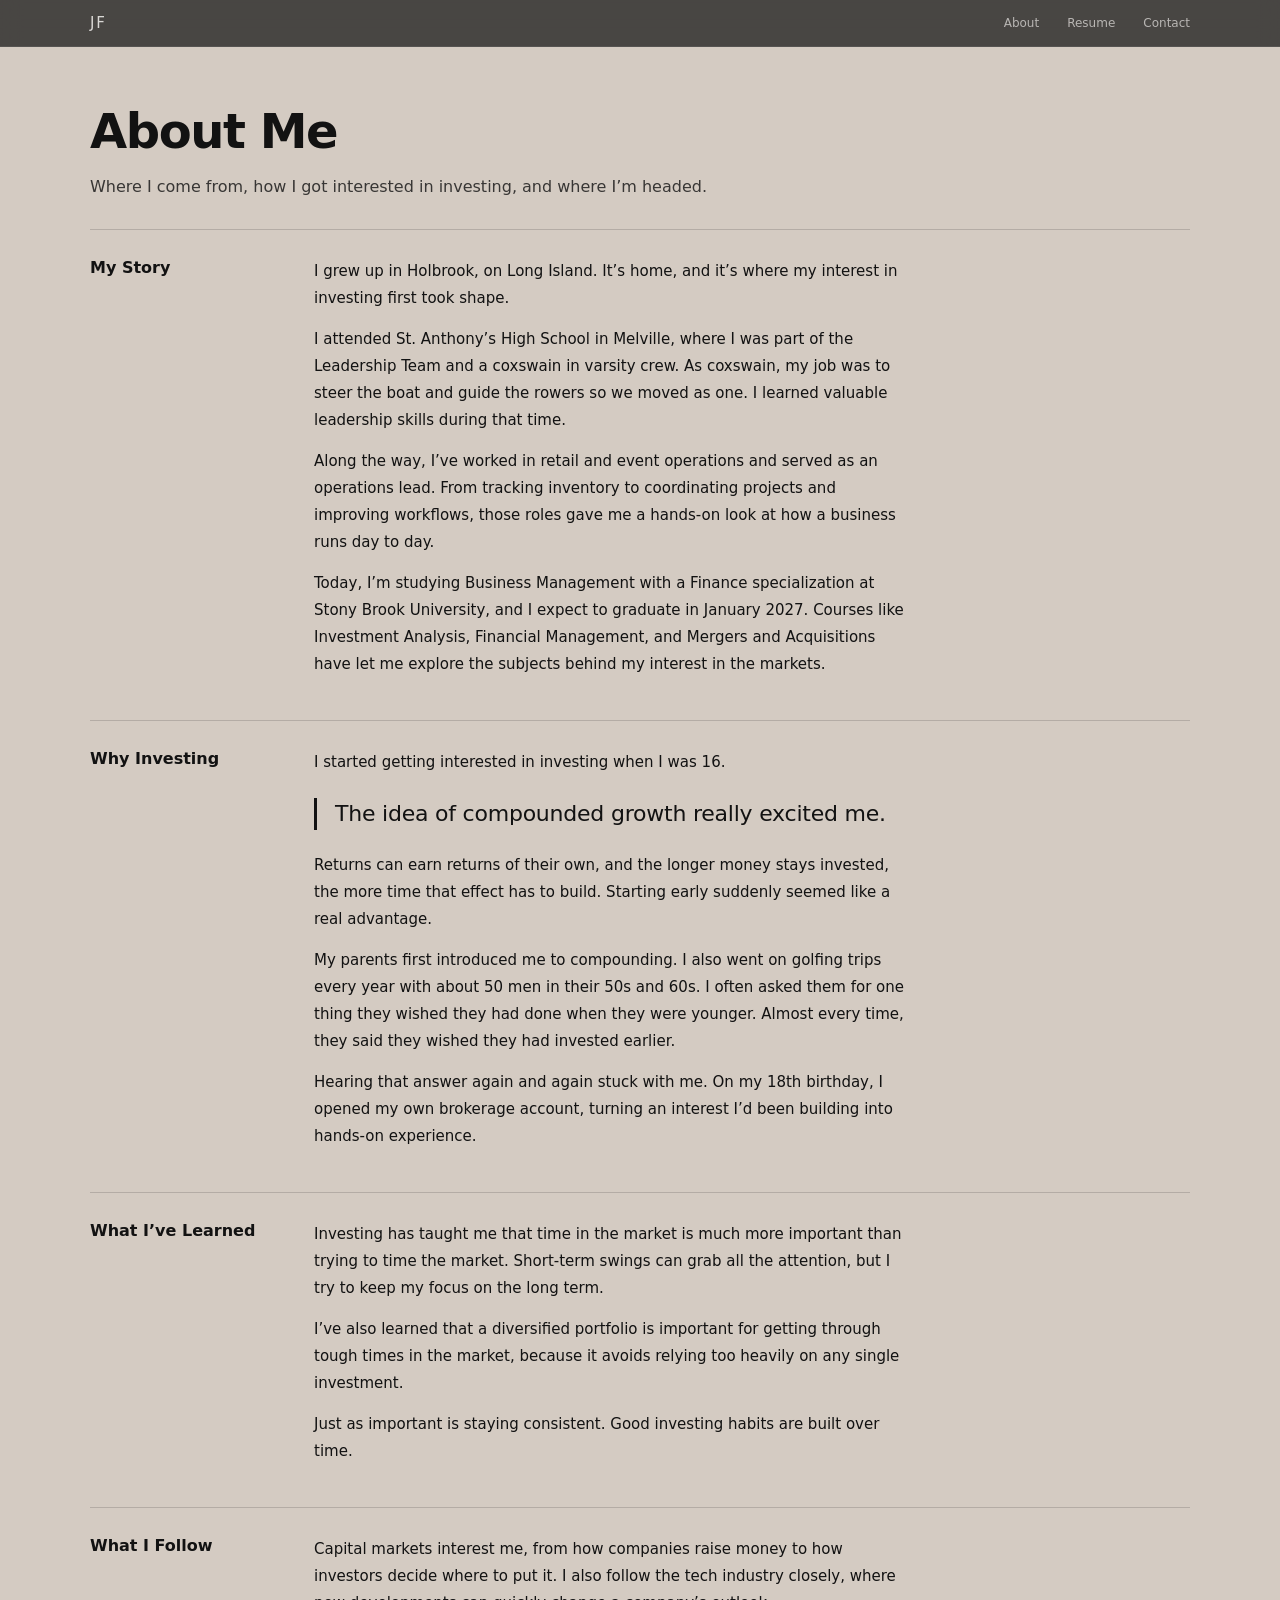
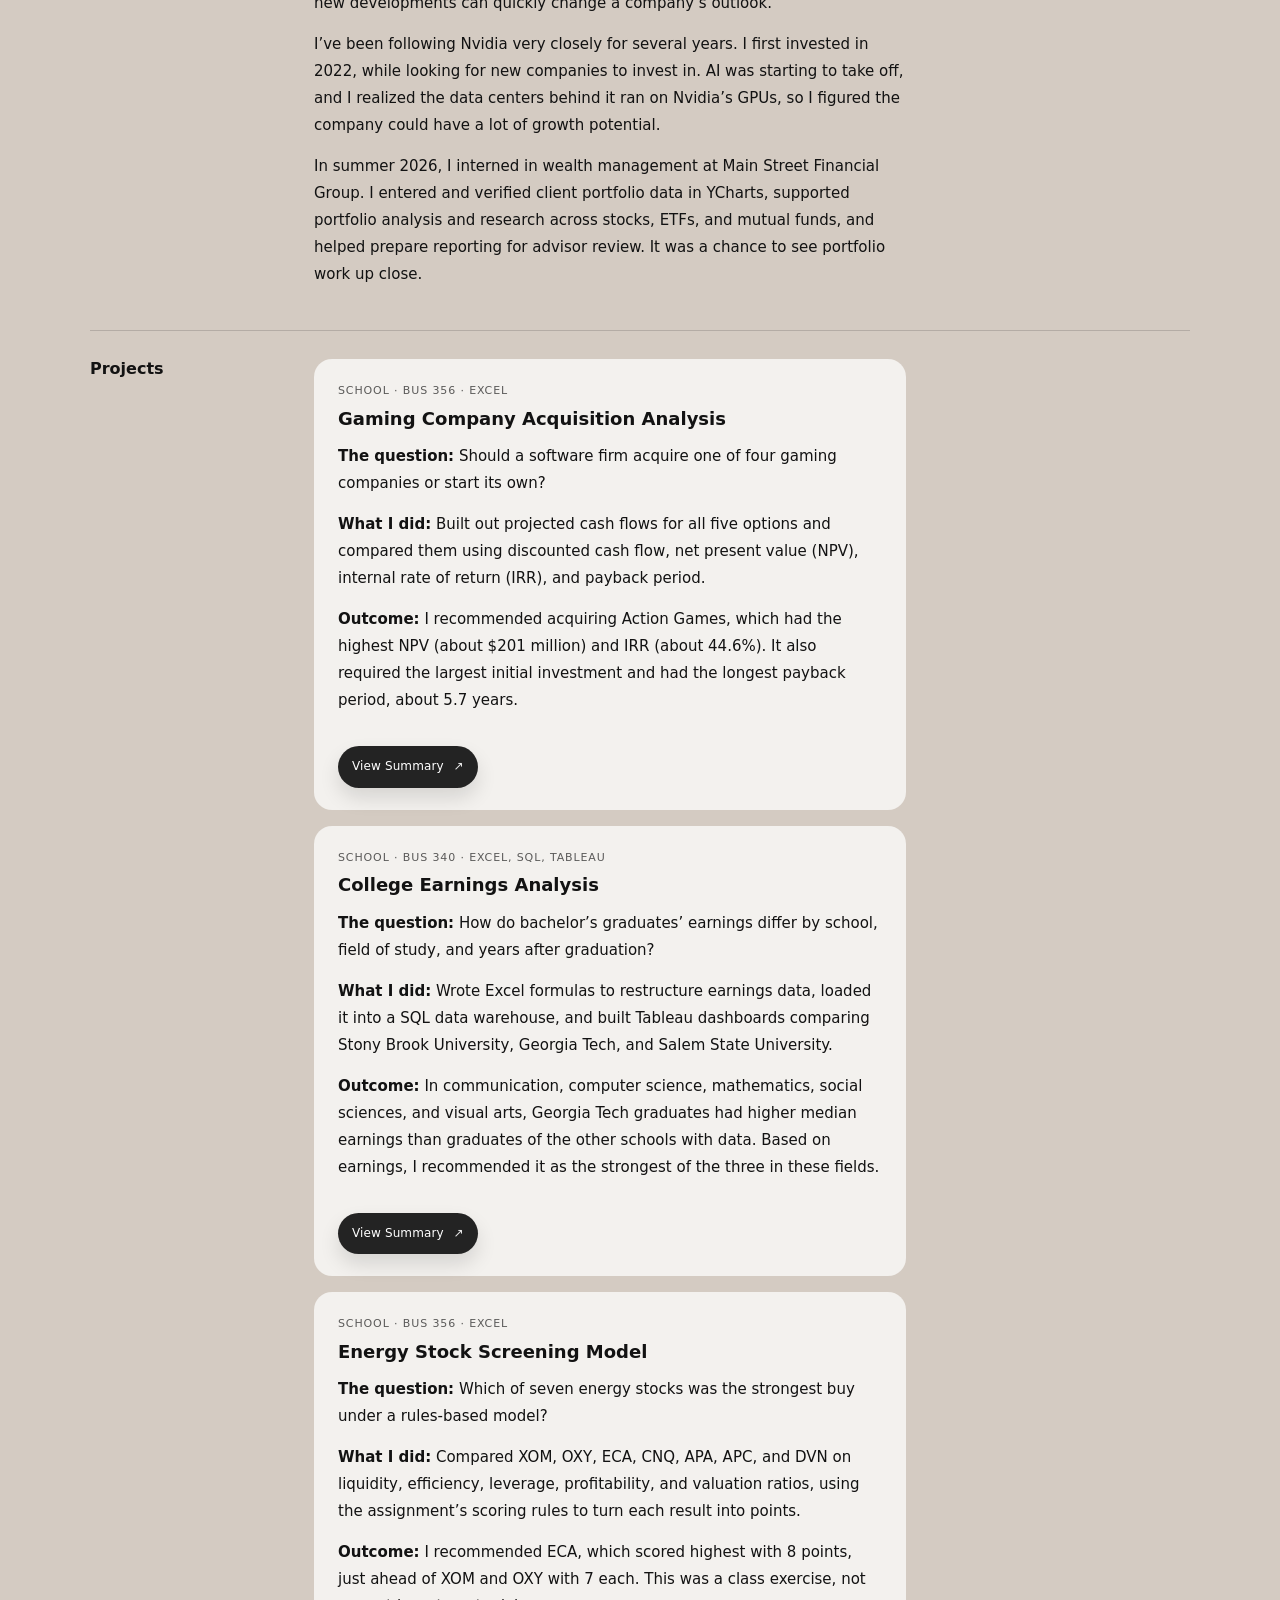
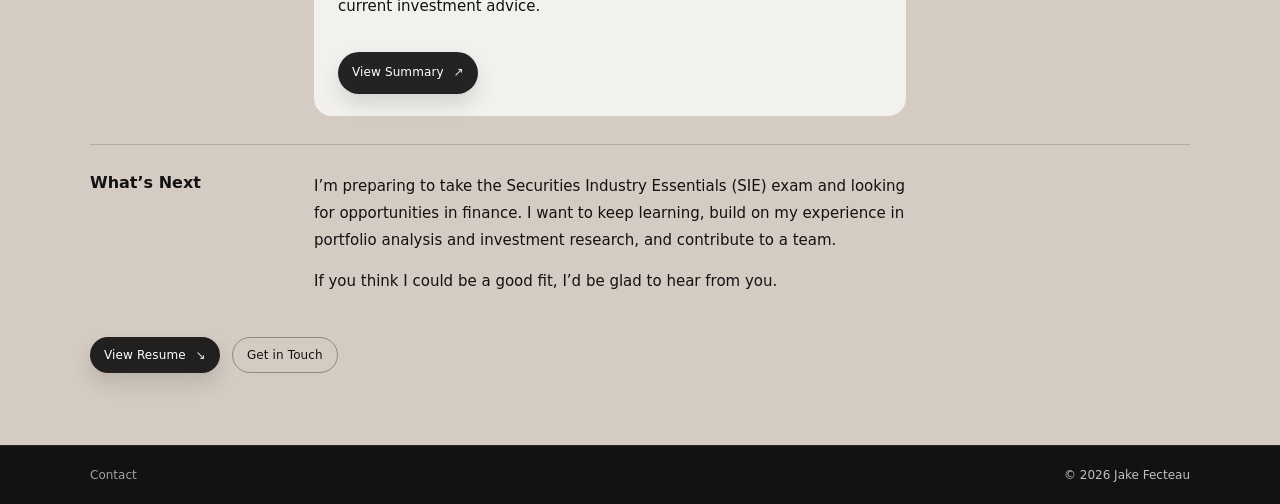
==== commit 32866b91: "Describe coxswain role in crew Co-Authored-By: Claude Sonnet 5.5 <noreply@anthropic.com> Claude-Sess" ====
--- a/about/index.html
+++ b/about/index.html
@@ -34,7 +34,7 @@
       <h2>My Story</h2>
       <div class="story">
         <p>I grew up in Holbrook, on Long Island. It’s home, and it’s where my interest in investing first took shape.</p>
-        <p>I attended St. Anthony’s High School in Melville, where I was part of the Leadership Team and rowed varsity crew. Crew is a sport where the whole boat has to move together, and it showed me how much each person’s effort matters to a team.</p>
+        <p>I attended St. Anthony’s High School in Melville, where I was part of the Leadership Team and a coxswain in varsity crew. As coxswain, my job was to steer the boat and guide the rowers so we moved as one. I learned valuable leadership skills during that time.</p>
         <p>Along the way, I’ve worked in retail and event operations and served as an operations lead. From tracking inventory to coordinating projects and improving workflows, those roles gave me a hands-on look at how a business runs day to day.</p>
         <p>Today, I’m studying Business Management with a Finance specialization at Stony Brook University, and I expect to graduate in January 2027. Courses like Investment Analysis, Financial Management, and Mergers and Acquisitions have let me explore the subjects behind my interest in the markets.</p>
       </div>
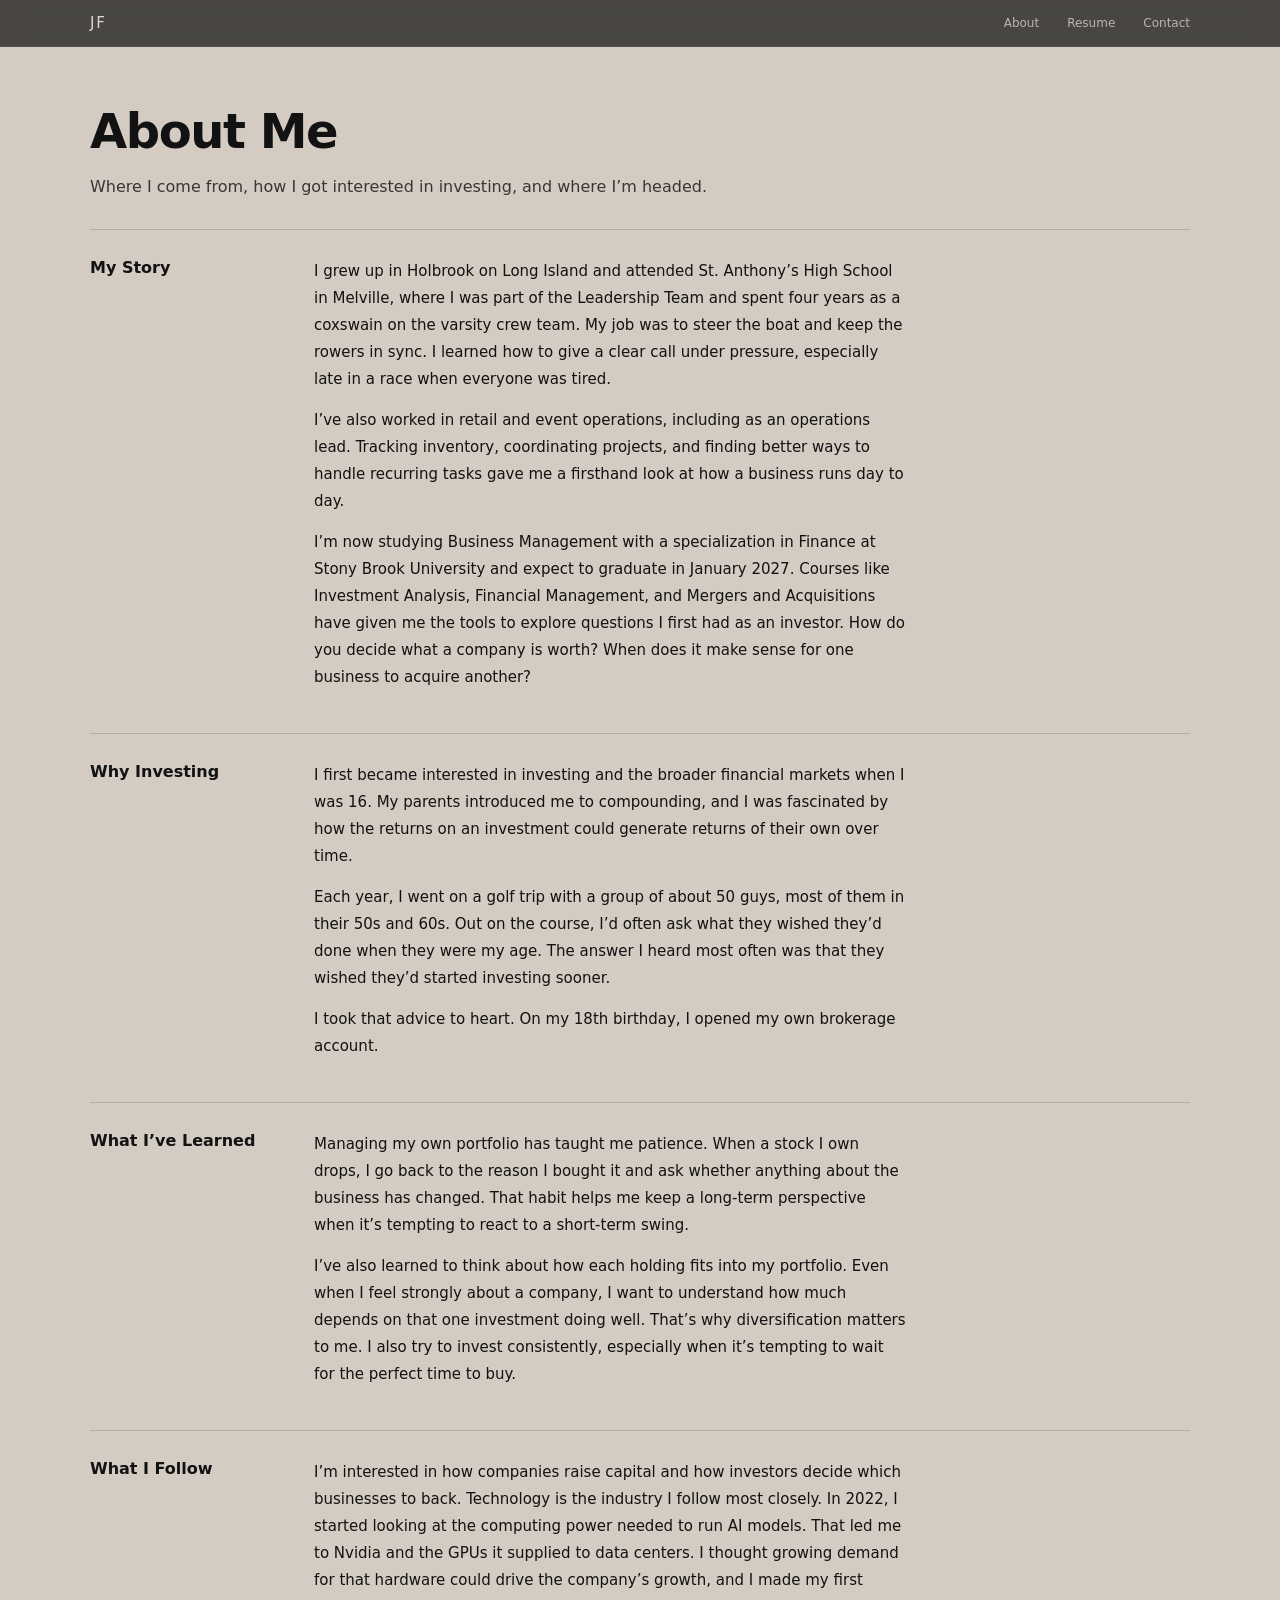
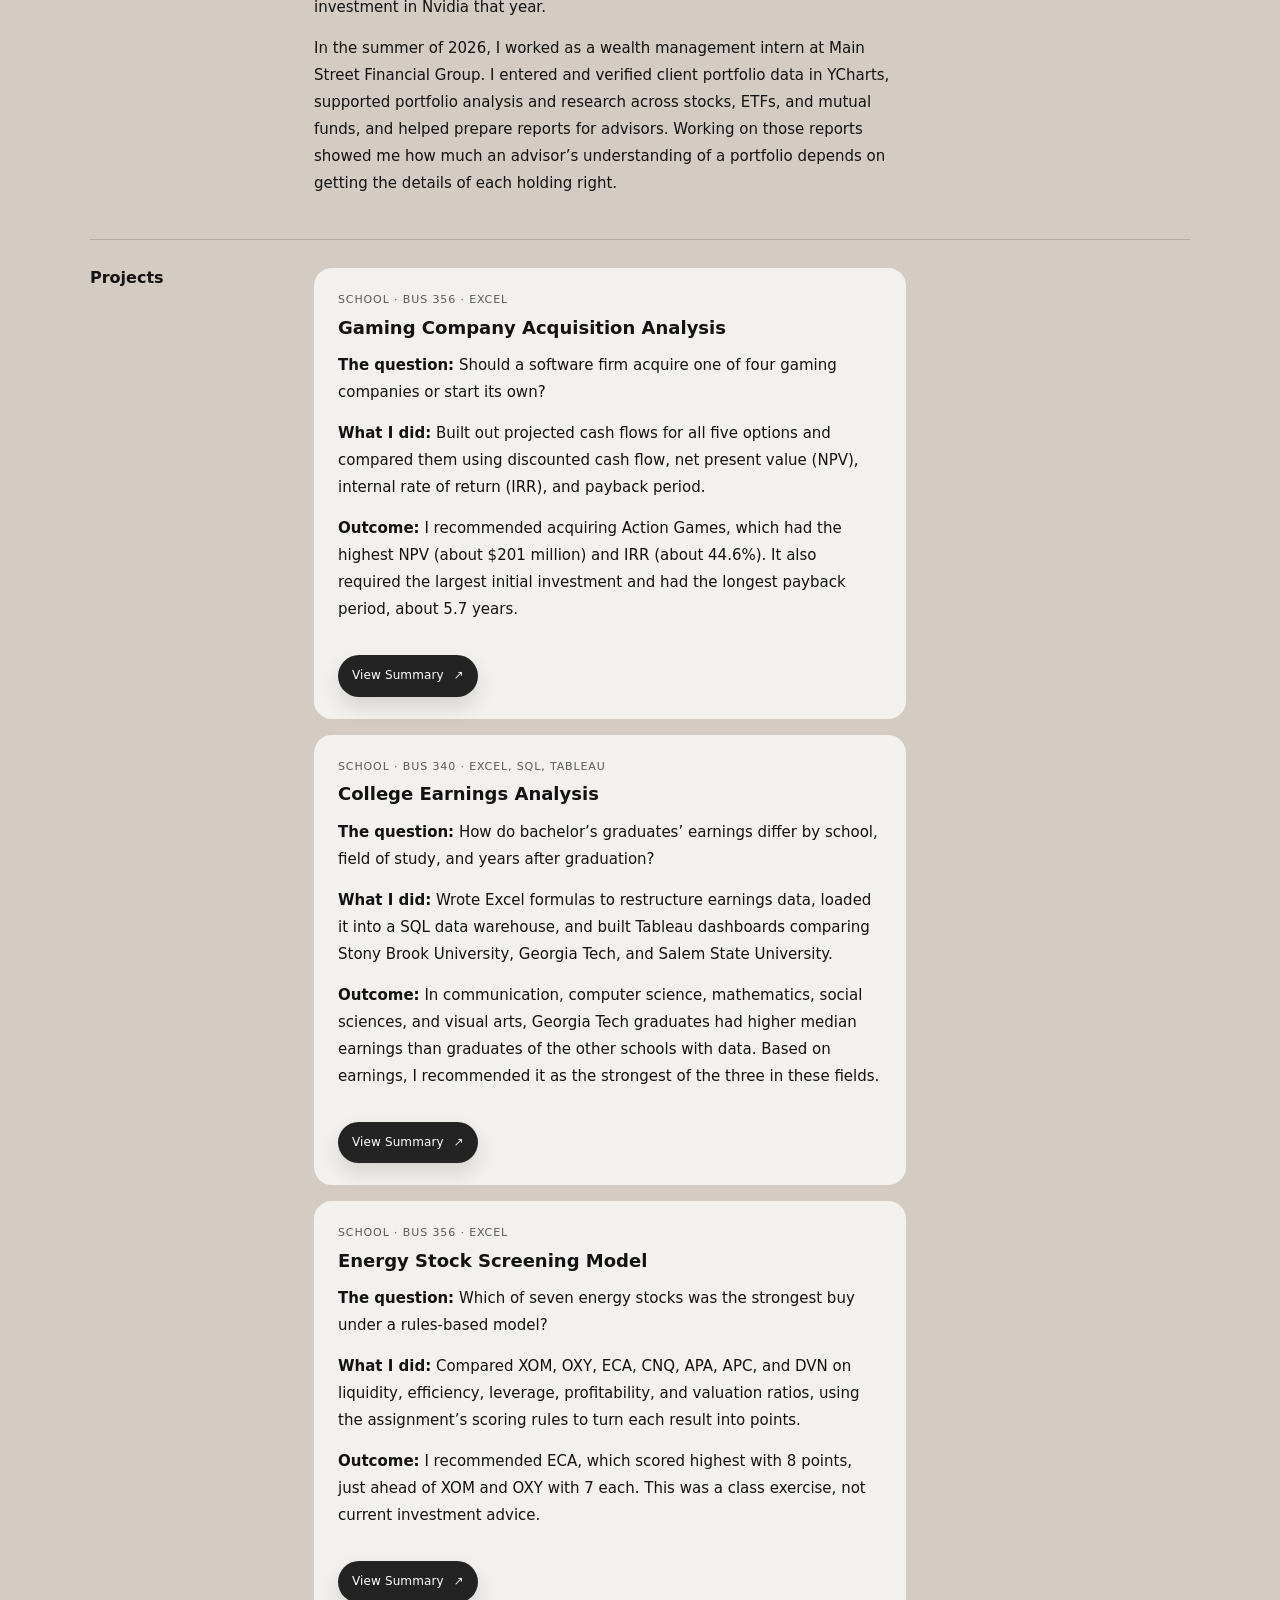
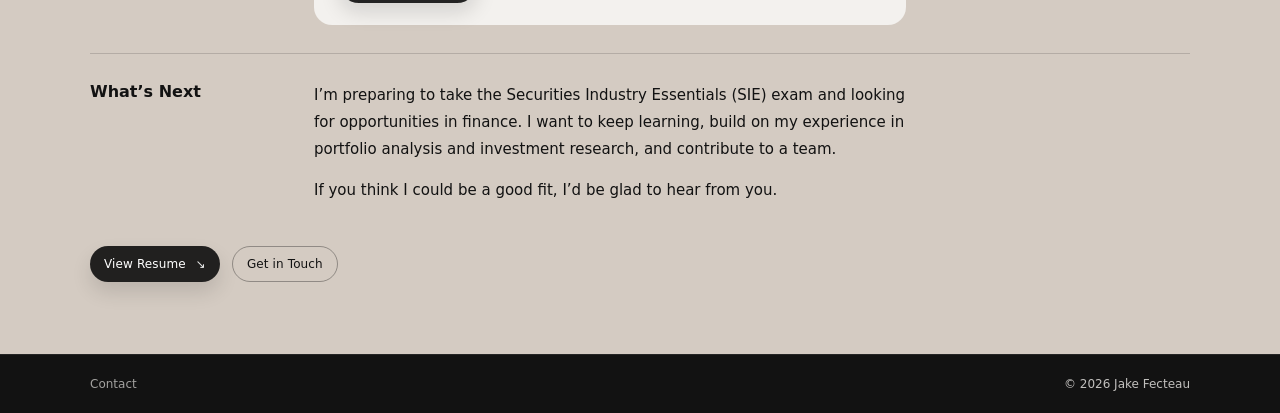
==== commit ca025e89: "Use my own wording on the About page Co-Authored-By: Claude Sonnet 5.5 <noreply@anthropic.com> Claud" ====
--- a/about/index.html
+++ b/about/index.html
@@ -33,39 +33,34 @@
     <section class="resume-section">
       <h2>My Story</h2>
       <div class="story">
-        <p>I grew up in Holbrook, on Long Island. It’s home, and it’s where my interest in investing first took shape.</p>
-        <p>I attended St. Anthony’s High School in Melville, where I was part of the Leadership Team and a coxswain in varsity crew. As coxswain, my job was to steer the boat and guide the rowers so we moved as one. I learned valuable leadership skills during that time.</p>
-        <p>Along the way, I’ve worked in retail and event operations and served as an operations lead. From tracking inventory to coordinating projects and improving workflows, those roles gave me a hands-on look at how a business runs day to day.</p>
-        <p>Today, I’m studying Business Management with a Finance specialization at Stony Brook University, and I expect to graduate in January 2027. Courses like Investment Analysis, Financial Management, and Mergers and Acquisitions have let me explore the subjects behind my interest in the markets.</p>
+        <p>I grew up in Holbrook on Long Island and attended St. Anthony’s High School in Melville, where I was part of the Leadership Team and spent four years as a coxswain on the varsity crew team. My job was to steer the boat and keep the rowers in sync. I learned how to give a clear call under pressure, especially late in a race when everyone was tired.</p>
+        <p>I’ve also worked in retail and event operations, including as an operations lead. Tracking inventory, coordinating projects, and finding better ways to handle recurring tasks gave me a firsthand look at how a business runs day to day.</p>
+        <p>I’m now studying Business Management with a specialization in Finance at Stony Brook University and expect to graduate in January 2027. Courses like Investment Analysis, Financial Management, and Mergers and Acquisitions have given me the tools to explore questions I first had as an investor. How do you decide what a company is worth? When does it make sense for one business to acquire another?</p>
       </div>
     </section>
 
     <section class="resume-section">
       <h2>Why Investing</h2>
       <div class="story">
-        <p>I started getting interested in investing when I was 16.</p>
-        <blockquote>The idea of compounded growth really excited me.</blockquote>
-        <p>Returns can earn returns of their own, and the longer money stays invested, the more time that effect has to build. Starting early suddenly seemed like a real advantage.</p>
-        <p>My parents first introduced me to compounding. I also went on golfing trips every year with about 50 men in their 50s and 60s. I often asked them for one thing they wished they had done when they were younger. Almost every time, they said they wished they had invested earlier.</p>
-        <p>Hearing that answer again and again stuck with me. On my 18th birthday, I opened my own brokerage account, turning an interest I’d been building into hands-on experience.</p>
+        <p>I first became interested in investing and the broader financial markets when I was 16. My parents introduced me to compounding, and I was fascinated by how the returns on an investment could generate returns of their own over time.</p>
+        <p>Each year, I went on a golf trip with a group of about 50 guys, most of them in their 50s and 60s. Out on the course, I’d often ask what they wished they’d done when they were my age. The answer I heard most often was that they wished they’d started investing sooner.</p>
+        <p>I took that advice to heart. On my 18th birthday, I opened my own brokerage account.</p>
       </div>
     </section>
 
     <section class="resume-section">
       <h2>What I’ve Learned</h2>
       <div class="story">
-        <p>Investing has taught me that time in the market is much more important than trying to time the market. Short-term swings can grab all the attention, but I try to keep my focus on the long term.</p>
-        <p>I’ve also learned that a diversified portfolio is important for getting through tough times in the market, because it avoids relying too heavily on any single investment.</p>
-        <p>Just as important is staying consistent. Good investing habits are built over time.</p>
+        <p>Managing my own portfolio has taught me patience. When a stock I own drops, I go back to the reason I bought it and ask whether anything about the business has changed. That habit helps me keep a long-term perspective when it’s tempting to react to a short-term swing.</p>
+        <p>I’ve also learned to think about how each holding fits into my portfolio. Even when I feel strongly about a company, I want to understand how much depends on that one investment doing well. That’s why diversification matters to me. I also try to invest consistently, especially when it’s tempting to wait for the perfect time to buy.</p>
       </div>
     </section>
 
     <section class="resume-section">
       <h2>What I Follow</h2>
       <div class="story">
-        <p>Capital markets interest me, from how companies raise money to how investors decide where to put it. I also follow the tech industry closely, where new developments can quickly change a company’s outlook.</p>
-        <p>I’ve been following Nvidia very closely for several years. I first invested in 2022, while looking for new companies to invest in. AI was starting to take off, and I realized the data centers behind it ran on Nvidia’s GPUs, so I figured the company could have a lot of growth potential.</p>
-        <p>In summer 2026, I interned in wealth management at Main Street Financial Group. I entered and verified client portfolio data in YCharts, supported portfolio analysis and research across stocks, ETFs, and mutual funds, and helped prepare reporting for advisor review. It was a chance to see portfolio work up close.</p>
+        <p>I’m interested in how companies raise capital and how investors decide which businesses to back. Technology is the industry I follow most closely. In 2022, I started looking at the computing power needed to run AI models. That led me to Nvidia and the GPUs it supplied to data centers. I thought growing demand for that hardware could drive the company’s growth, and I made my first investment in Nvidia that year.</p>
+        <p>In the summer of 2026, I worked as a wealth management intern at Main Street Financial Group. I entered and verified client portfolio data in YCharts, supported portfolio analysis and research across stocks, ETFs, and mutual funds, and helped prepare reports for advisors. Working on those reports showed me how much an advisor’s understanding of a portfolio depends on getting the details of each holding right.</p>
       </div>
     </section>
 
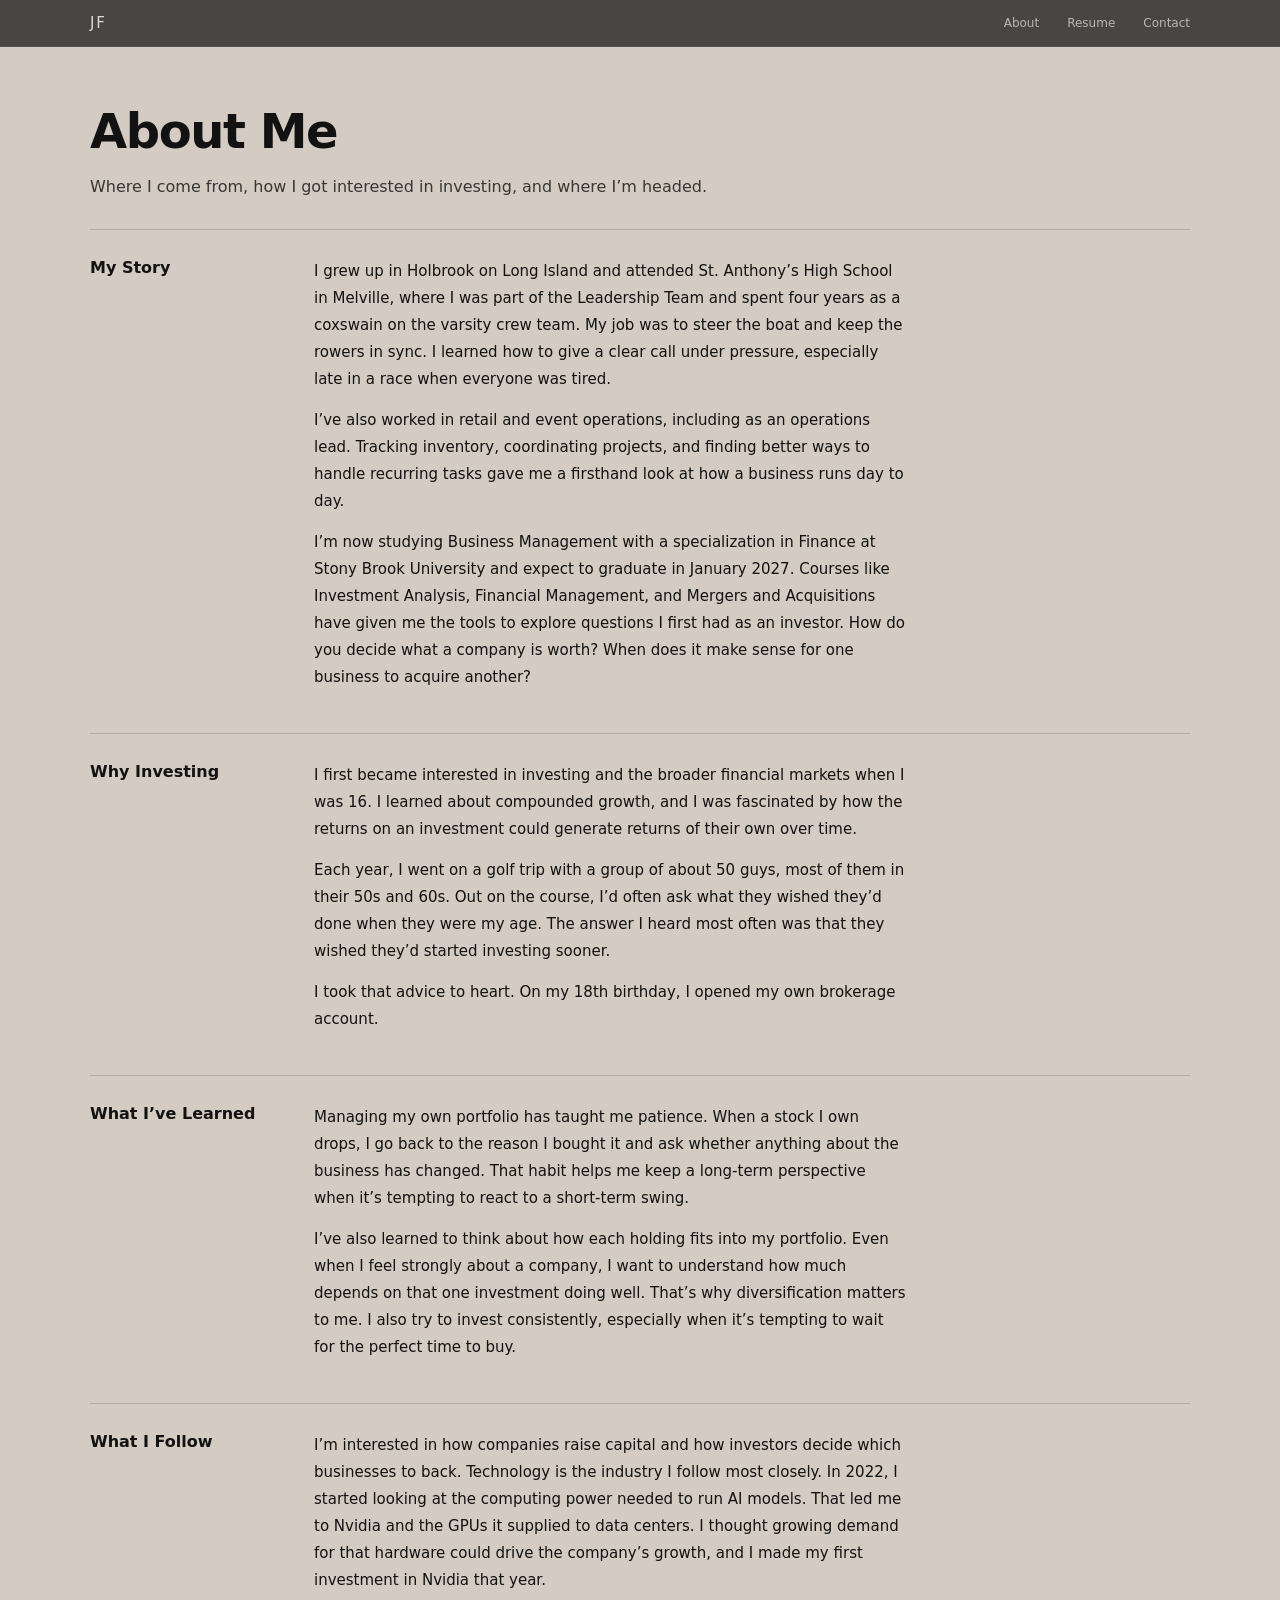
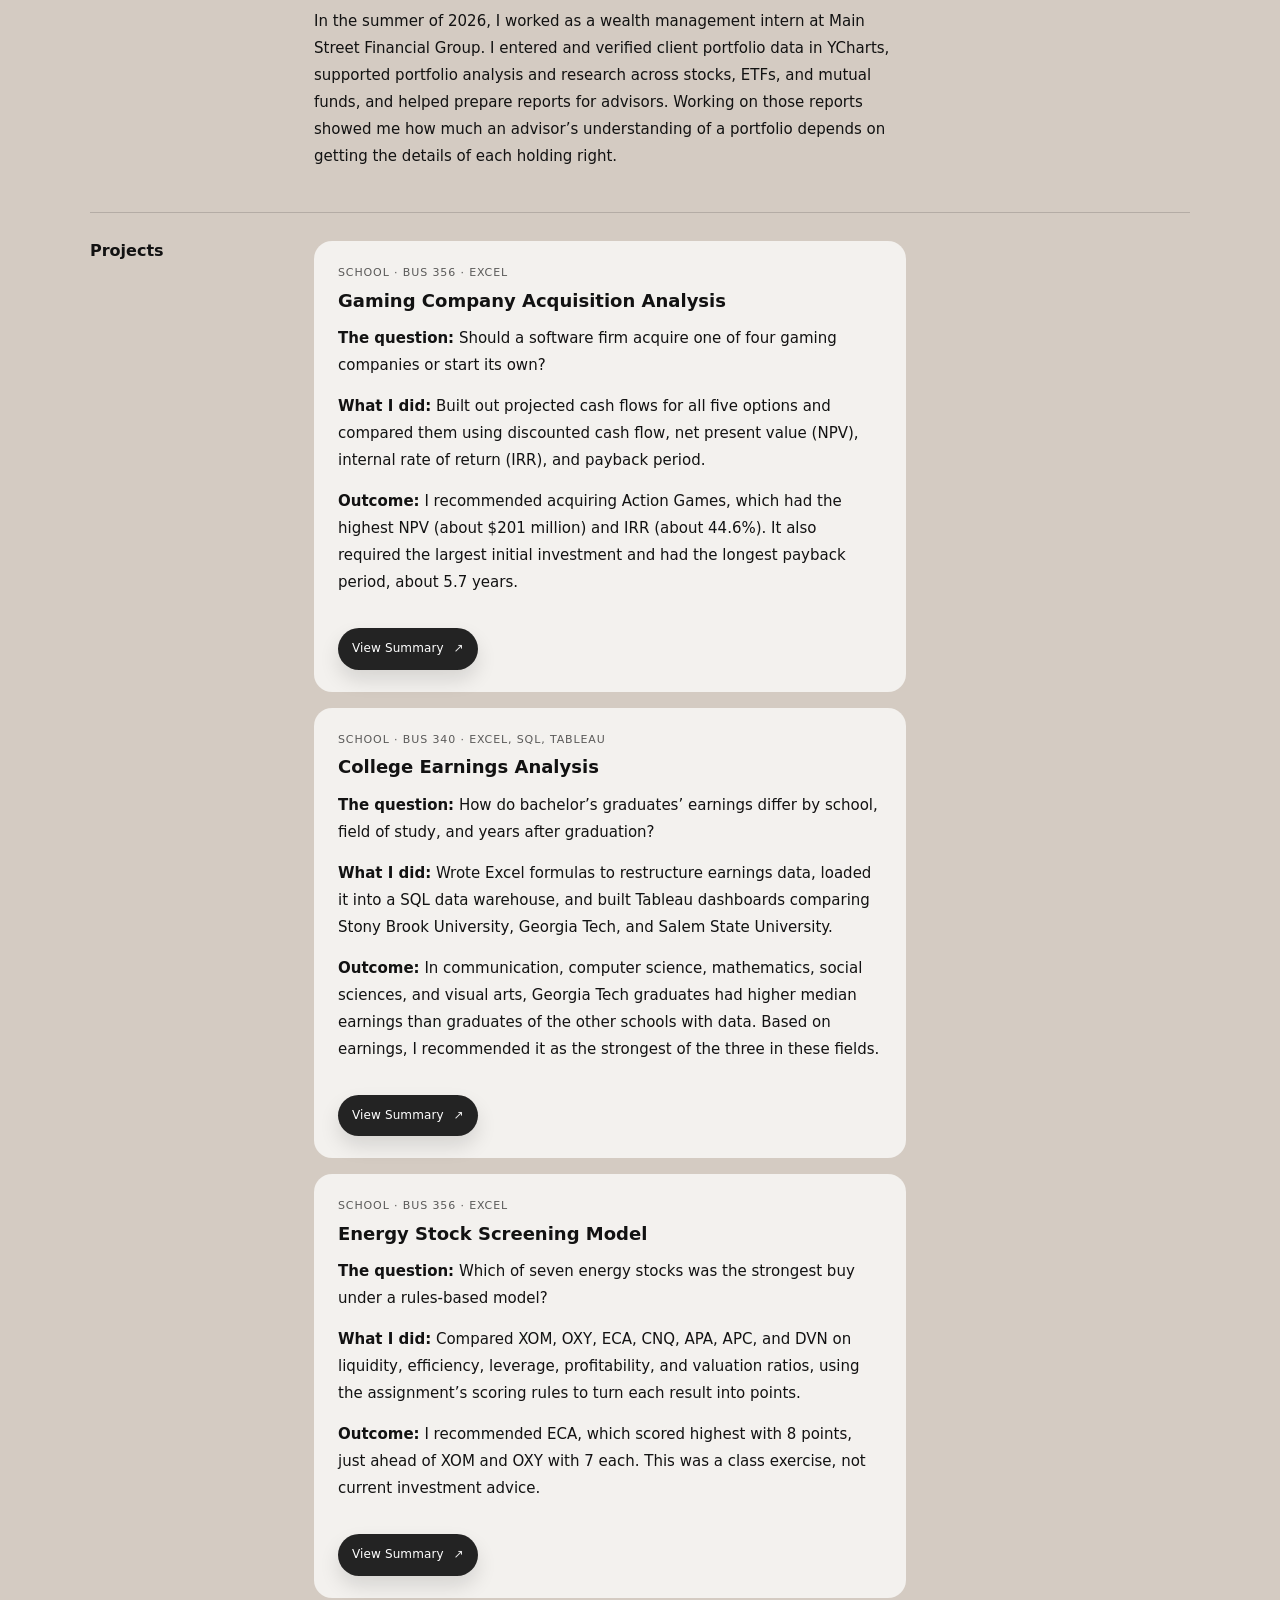
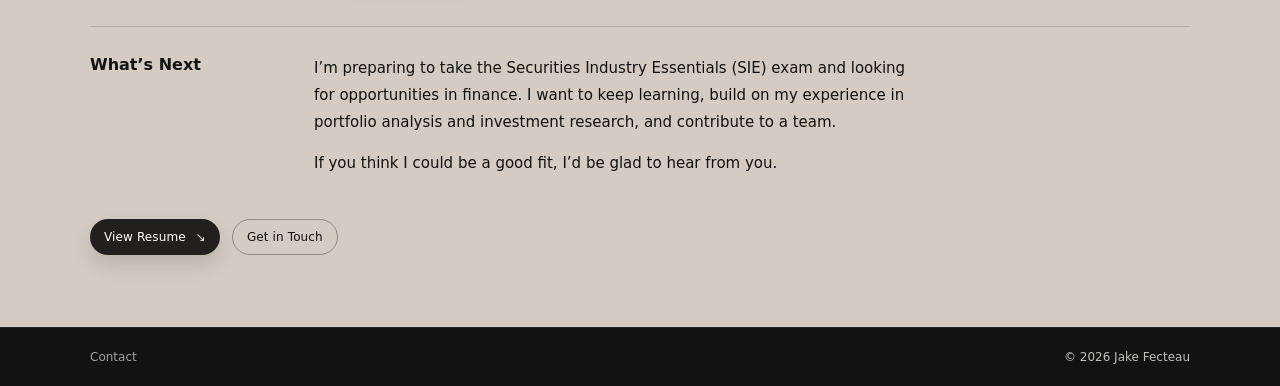
==== commit d5318532: "Reword compounding sentence in Why Investing Co-Authored-By: Claude Sonnet 5.5 <noreply@anthropic.co" ====
--- a/about/index.html
+++ b/about/index.html
@@ -42,7 +42,7 @@
     <section class="resume-section">
       <h2>Why Investing</h2>
       <div class="story">
-        <p>I first became interested in investing and the broader financial markets when I was 16. My parents introduced me to compounding, and I was fascinated by how the returns on an investment could generate returns of their own over time.</p>
+        <p>I first became interested in investing and the broader financial markets when I was 16. I learned about compounded growth, and I was fascinated by how the returns on an investment could generate returns of their own over time.</p>
         <p>Each year, I went on a golf trip with a group of about 50 guys, most of them in their 50s and 60s. Out on the course, I’d often ask what they wished they’d done when they were my age. The answer I heard most often was that they wished they’d started investing sooner.</p>
         <p>I took that advice to heart. On my 18th birthday, I opened my own brokerage account.</p>
       </div>
